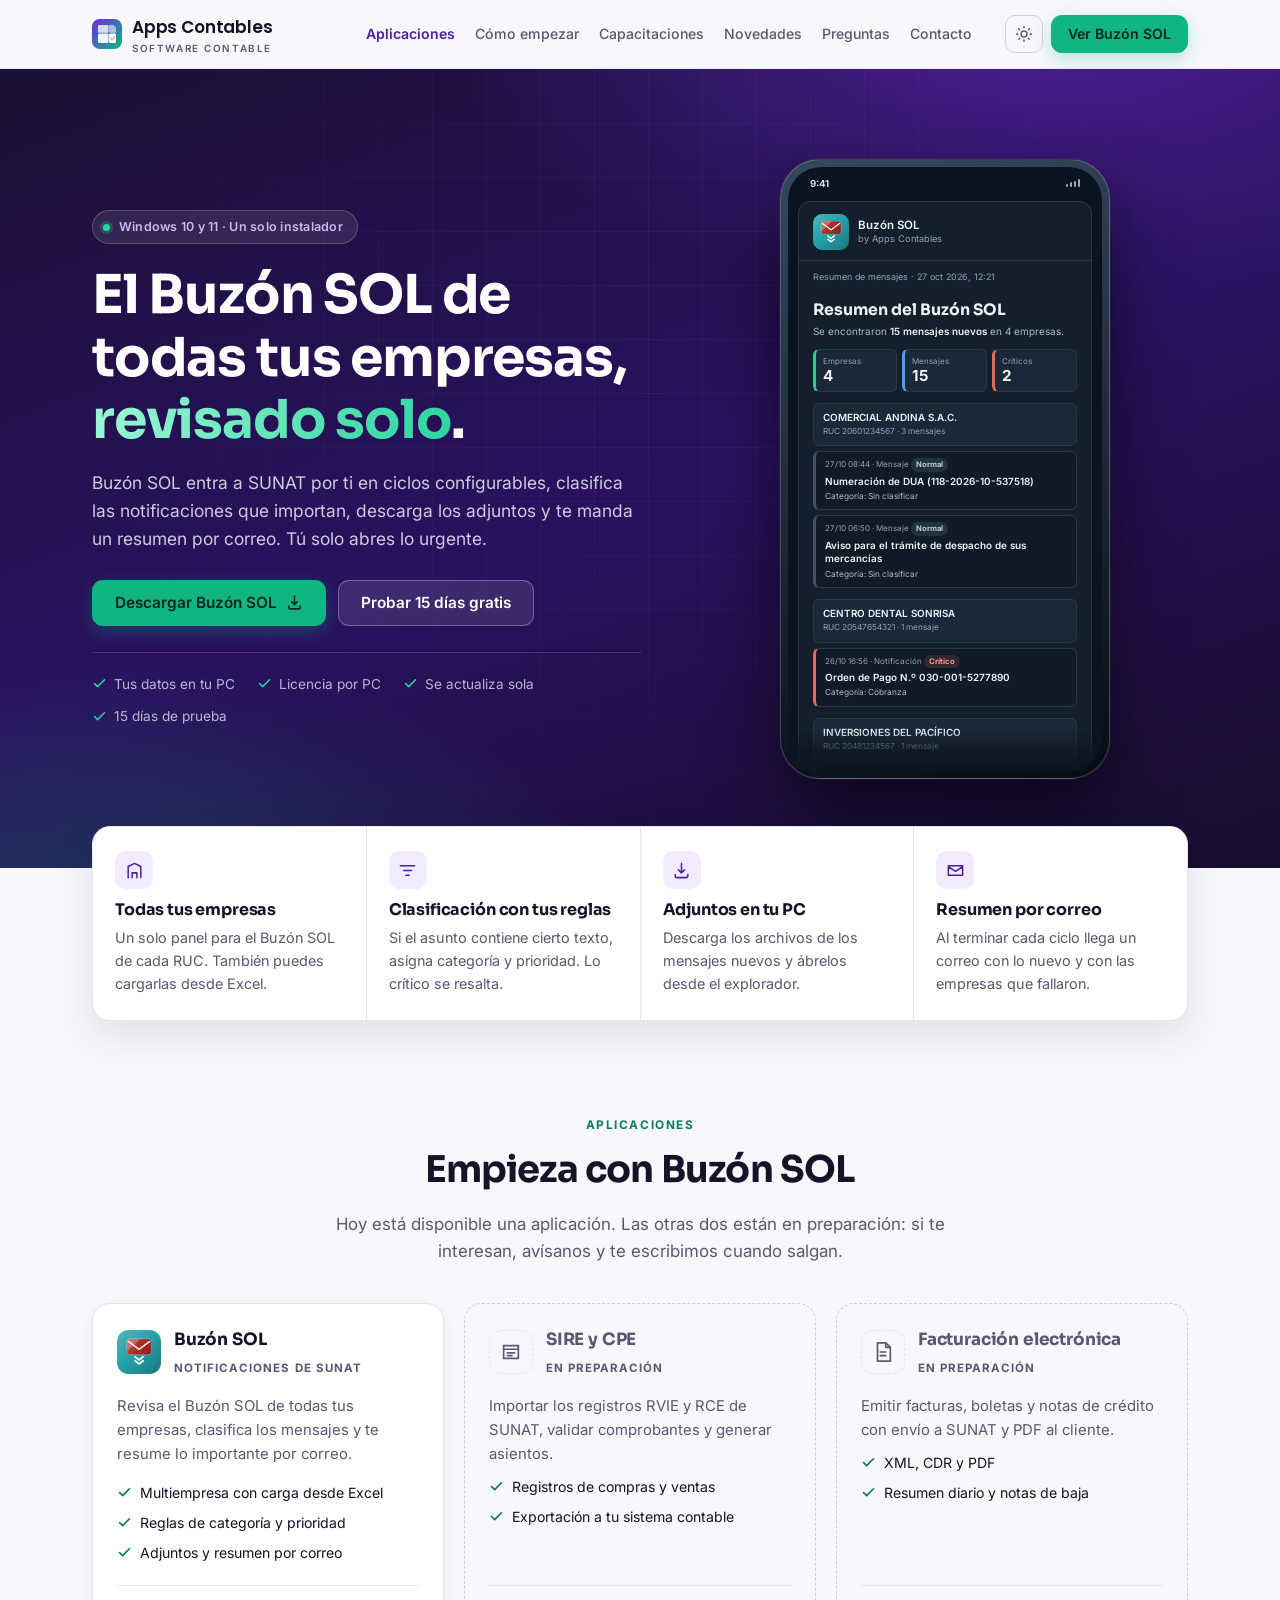
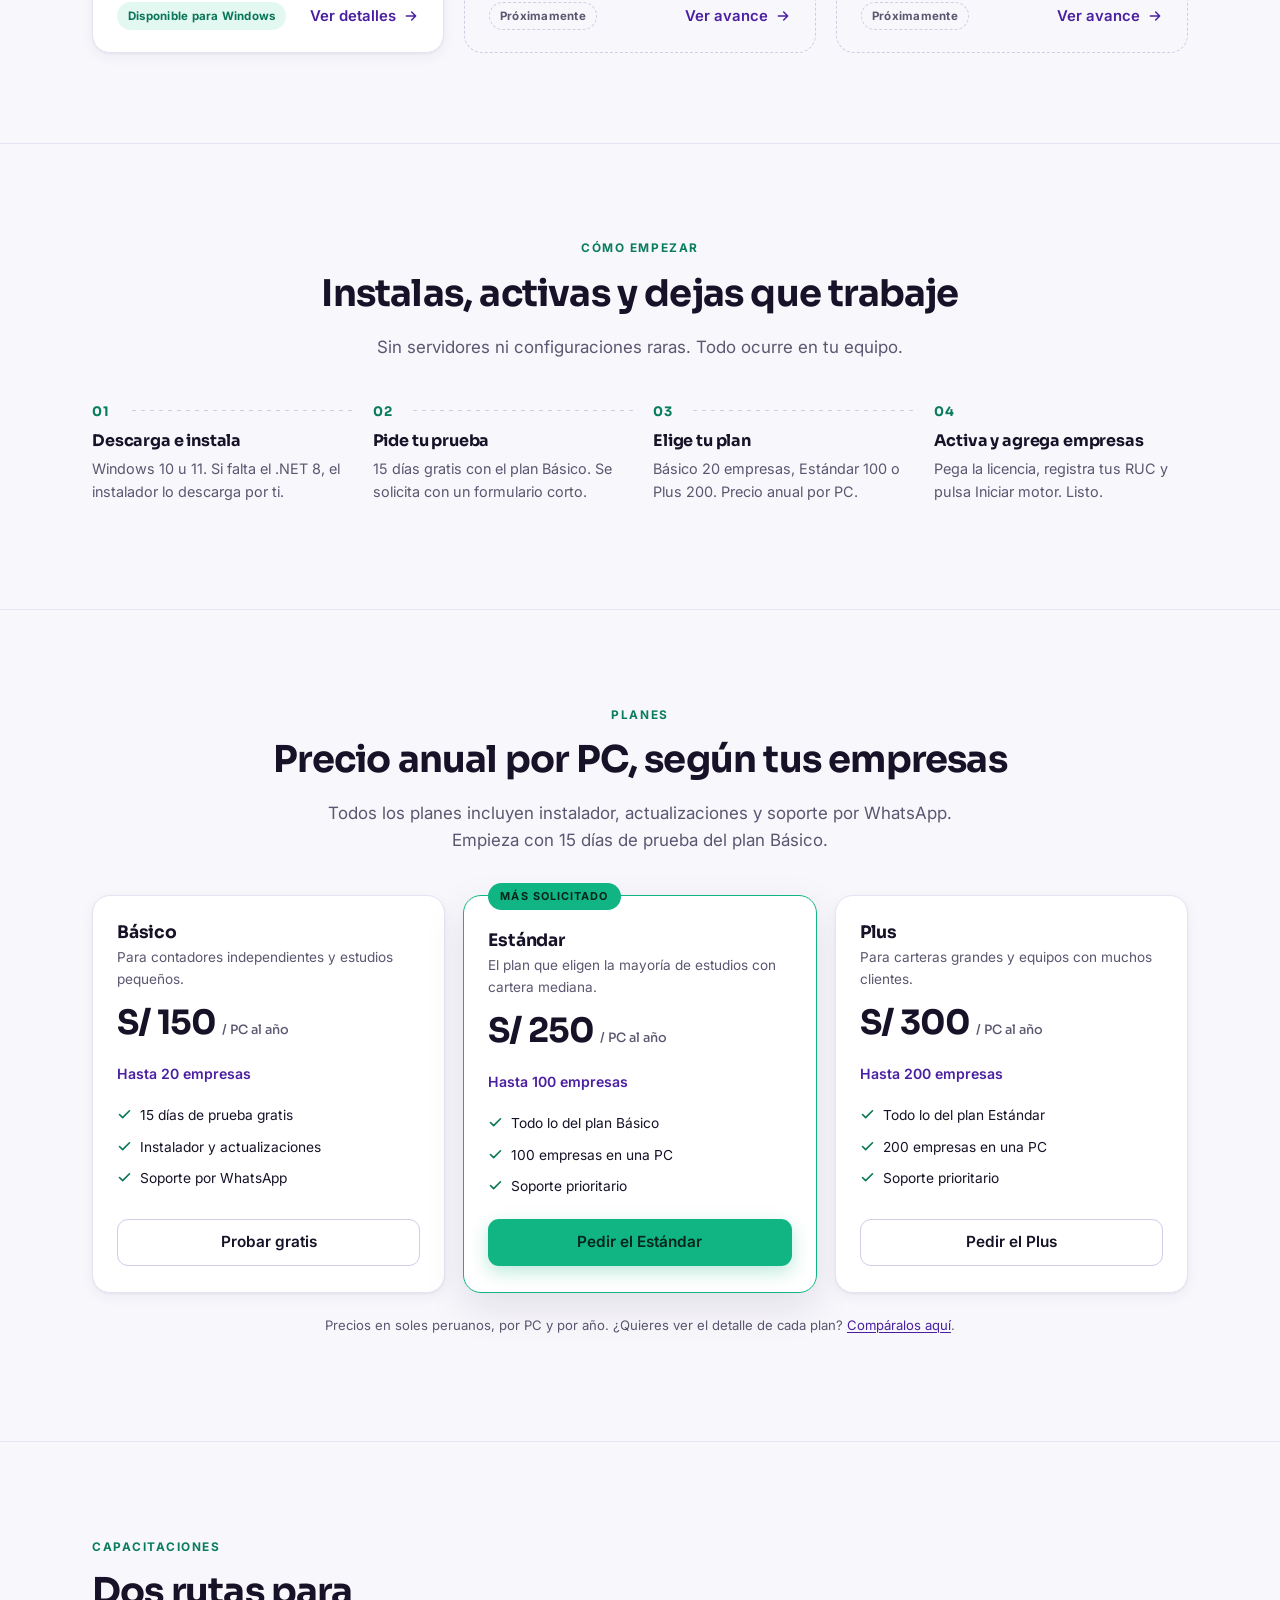
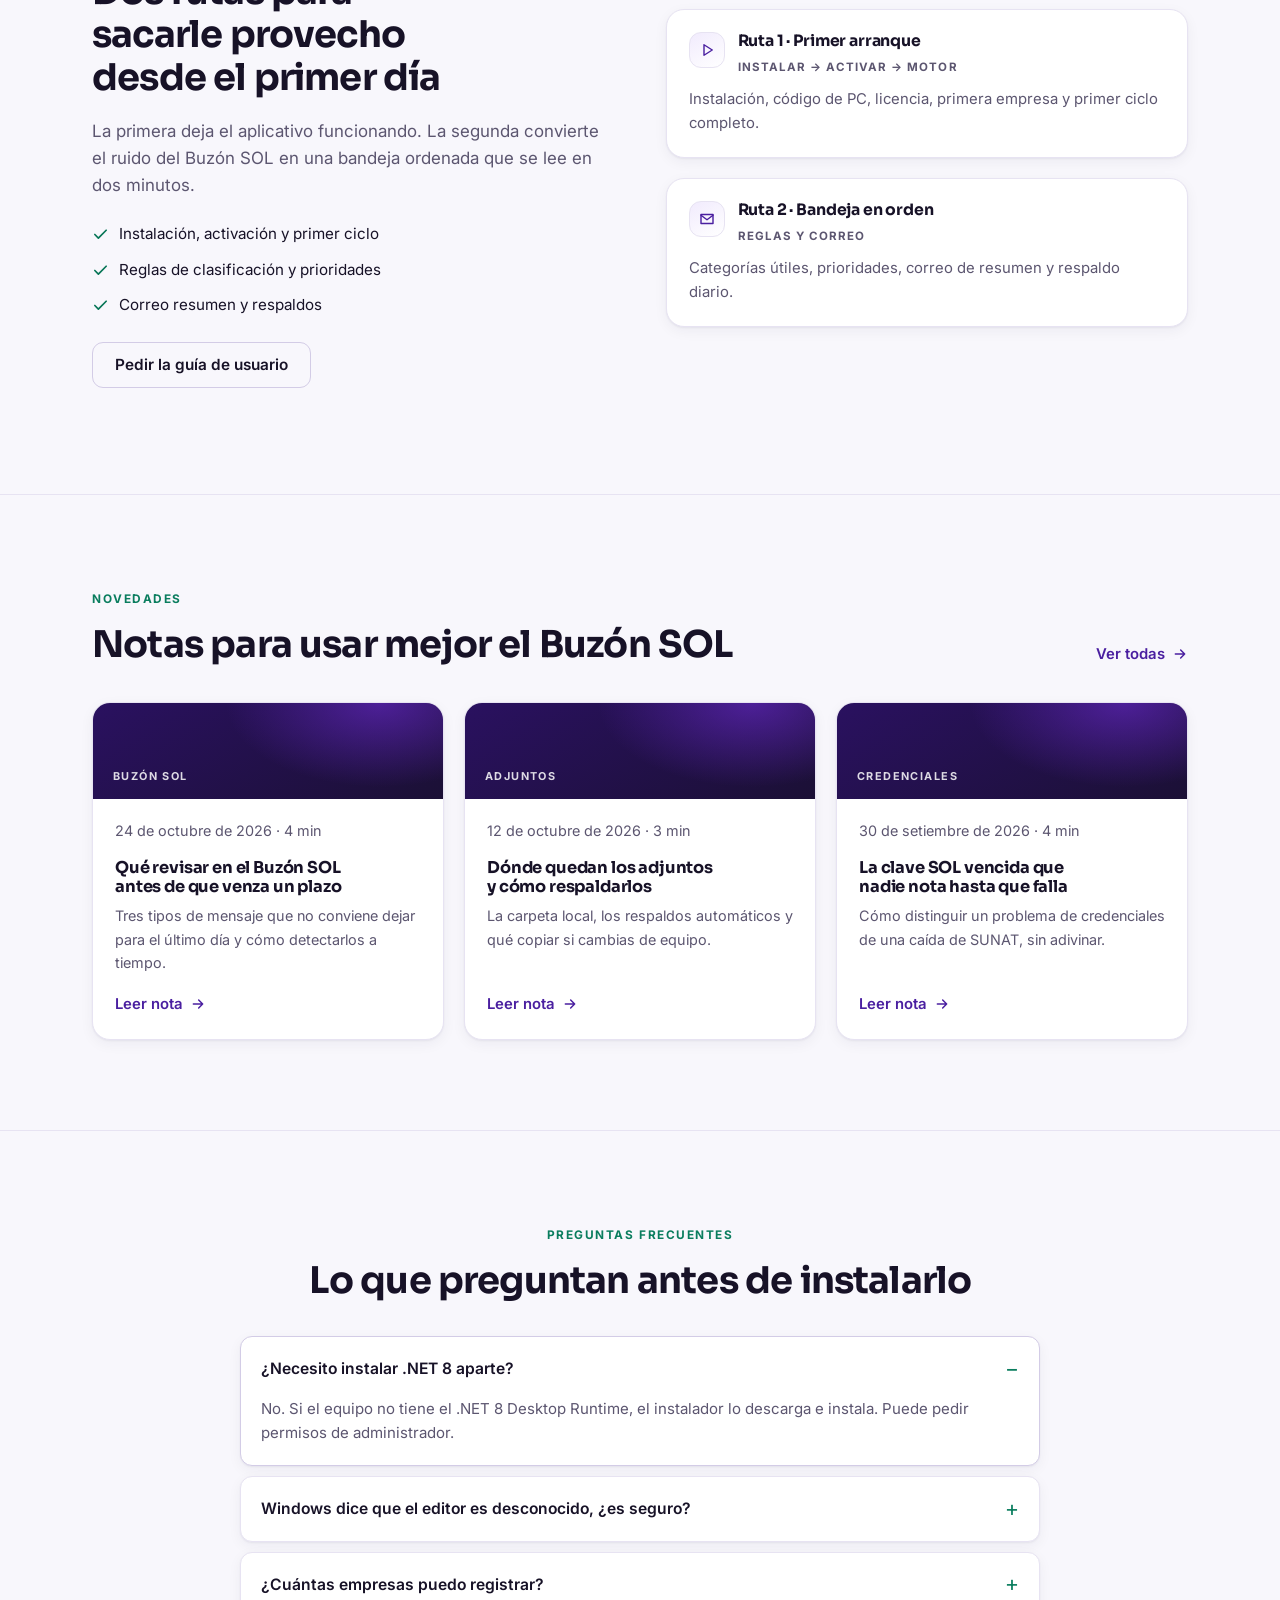
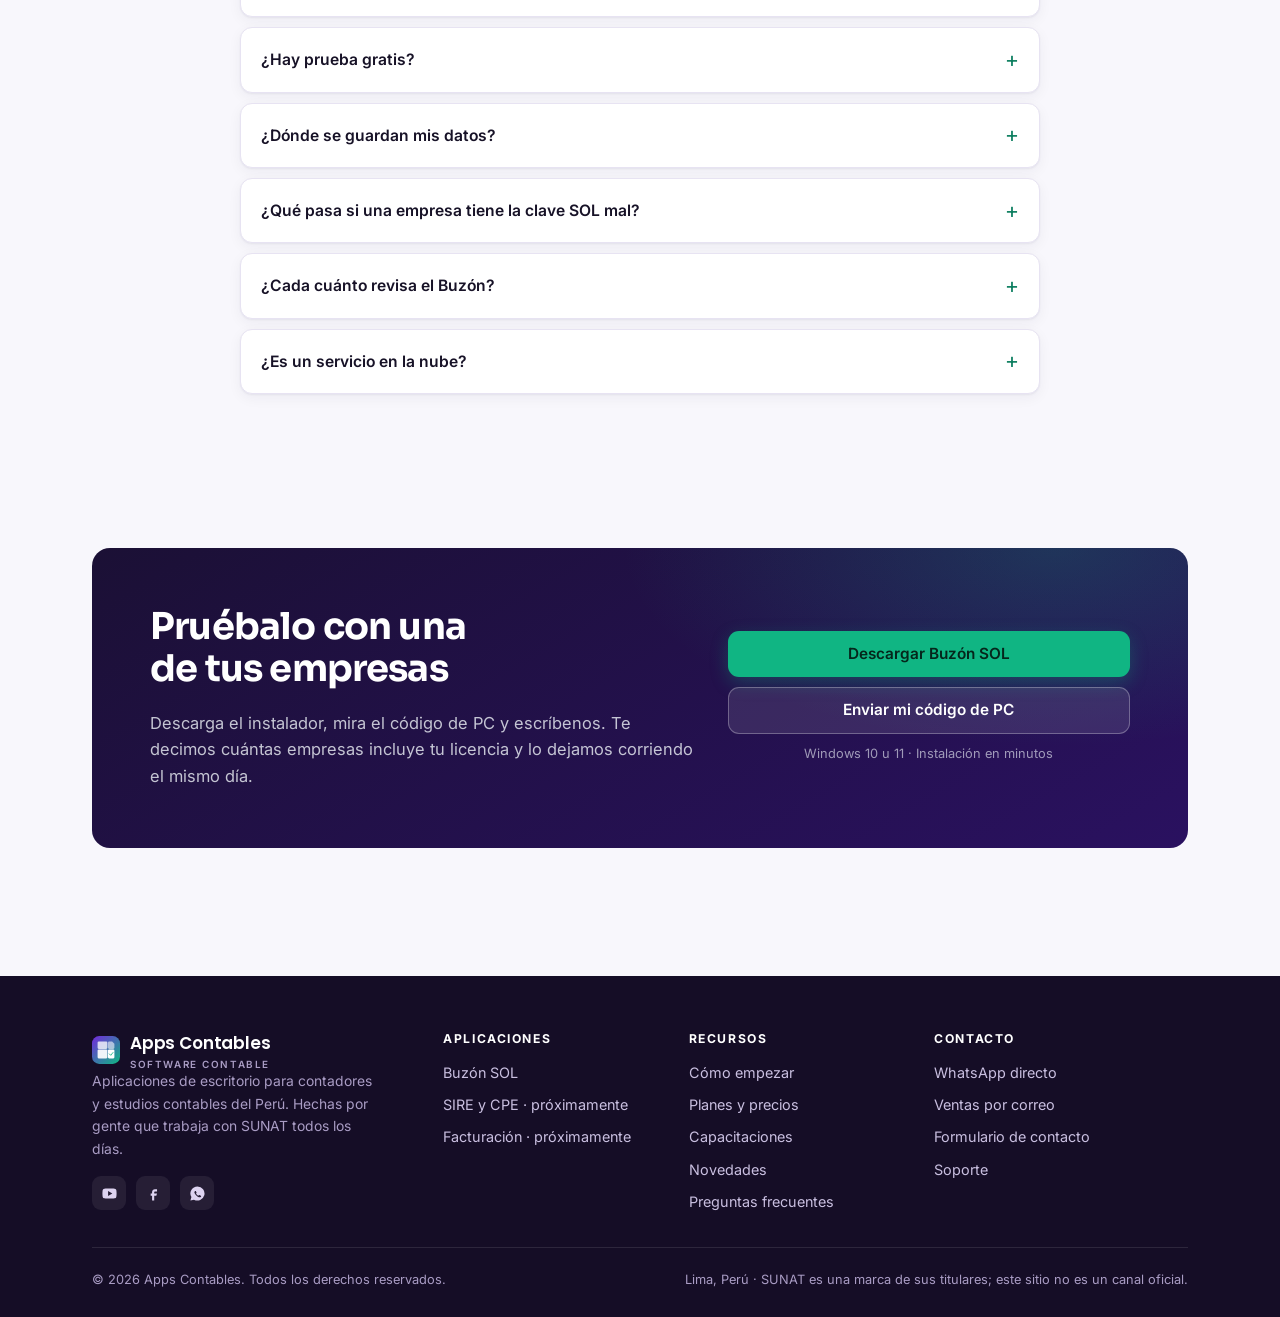
==== index.html @ 816e63fe "Sitio Apps Contables: marca, Buzon SOL, planes, formulario y plantillas de correo" ====
<!DOCTYPE html>
<html lang="es">
<head>
<meta charset="utf-8" />
<meta name="viewport" content="width=device-width, initial-scale=1" />
<title>Buzón SOL: revisa SUNAT de todas tus empresas</title>
<meta name="description" content="Buzón SOL revisa en ciclos configurables las notificaciones de SUNAT de todas tus empresas, clasifica lo importante, descarga los adjuntos y te envía un resumen por correo. Prueba 15 días gratis." />
<link rel="canonical" href="https://appscontables.com/" />
<meta name="theme-color" content="#1b1035" />
<meta property="og:type" content="website" />
<meta property="og:locale" content="es_PE" />
<meta property="og:title" content="Buzón SOL · Apps Contables" />
<meta property="og:description" content="El Buzón SOL de todas tus empresas, revisado solo. Clasificación, adjuntos y resumen por correo." />
<meta property="og:url" content="https://appscontables.com/" />

<meta property="og:image" content="https://appscontables.com/logo-apps-contables/og-image.png" />

<meta property="og:image:width" content="1200" />

<meta property="og:image:height" content="630" />

<meta property="og:image:alt" content="Apps Contables · Buzón SOL" />
<meta name="twitter:card" content="summary_large_image" />

<link rel="icon" href="logo-apps-contables/favicon.svg" type="image/svg+xml" />
<link rel="icon" href="logo-apps-contables/favicon-32.png" sizes="32x32" type="image/png" />
<link rel="apple-touch-icon" href="logo-apps-contables/icono-180.png" />
<link rel="preconnect" href="https://fonts.googleapis.com" />
<link rel="preconnect" href="https://fonts.gstatic.com" crossorigin />
<link href="https://fonts.googleapis.com/css2?family=Inter:wght@400;500;600;700&family=Poppins:wght@600&family=Sora:wght@600;700;800&display=swap" rel="stylesheet" />
<link rel="stylesheet" href="assets/css/estilos.css" />
<script>
  try {
    var t = localStorage.getItem("cp_tema");
    if (t === "dark" || (!t && window.matchMedia("(prefers-color-scheme: dark)").matches)) {
      document.documentElement.setAttribute("data-theme", "dark");
    }
  } catch (e) {}
</script>

<script type="application/ld+json">
{
  "@context": "https://schema.org",
  "@type": "Organization",
  "name": "Apps Contables",
  "url": "https://appscontables.com/",
  "email": "appscontablesperu@gmail.com",
  "description": "Aplicaciones de escritorio para contadores del Perú. Buzón SOL revisa las notificaciones de SUNAT de varias empresas.",
  "areaServed": "PE",
  "contactPoint": {
    "@type": "ContactPoint",
    "contactType": "ventas",
    "email": "appscontablesperu@gmail.com",
    "availableLanguage": "es"
  }
}
</script>
<script type="application/ld+json">
{
  "@context": "https://schema.org",
  "@type": "SoftwareApplication",
  "name": "Buzón SOL",
  "applicationCategory": "BusinessApplication",
  "operatingSystem": "Windows 10, Windows 11",
  "description": "Revisa el Buzón SOL de SUNAT de varias empresas, clasifica los mensajes, descarga los adjuntos y envía un resumen por correo.",
  "offers": [
    {
      "@type": "Offer",
      "name": "Plan Básico",
      "description": "Licencia anual por PC con hasta 20 empresas.",
      "price": "150",
      "priceCurrency": "PEN",
      "availability": "https://schema.org/InStock",
      "url": "https://appscontables.com/buzon-sol.html#planes"
    },
    {
      "@type": "Offer",
      "name": "Plan Estándar",
      "description": "Licencia anual por PC con hasta 100 empresas.",
      "price": "250",
      "priceCurrency": "PEN",
      "availability": "https://schema.org/InStock",
      "url": "https://appscontables.com/buzon-sol.html#planes"
    },
    {
      "@type": "Offer",
      "name": "Plan Plus",
      "description": "Licencia anual por PC con hasta 200 empresas.",
      "price": "300",
      "priceCurrency": "PEN",
      "availability": "https://schema.org/InStock",
      "url": "https://appscontables.com/buzon-sol.html#planes"
    }
  ],
  "publisher": { "@type": "Organization", "name": "Apps Contables" }
}
</script>
<script type="application/ld+json">
{
  "@context": "https://schema.org",
  "@type": "FAQPage",
  "mainEntity": [
    {
      "@type": "Question",
      "name": "¿Necesito instalar .NET 8 aparte?",
      "acceptedAnswer": {
        "@type": "Answer",
        "text": "No. Si el equipo no tiene el .NET 8 Desktop Runtime, el instalador lo descarga e instala. Puede pedir permisos de administrador."
      }
    },
    {
      "@type": "Question",
      "name": "Windows dice que el editor es desconocido, ¿es seguro?",
      "acceptedAnswer": {
        "@type": "Answer",
        "text": "Es normal: el instalador no está firmado con un certificado de una entidad pública. Puedes continuar con Más información y Ejecutar de todas formas."
      }
    },
    {
      "@type": "Question",
      "name": "¿Cuántas empresas puedo registrar?",
      "acceptedAnswer": {
        "@type": "Answer",
        "text": "Depende de tu plan: Básico 20, Estándar 100 y Plus 200. La página Llave muestra las empresas permitidas de tu licencia; si llegaste al máximo, puedes eliminar una o solicitar el cambio de plan."
      }
    },
    {
      "@type": "Question",
      "name": "¿Hay prueba gratis?",
      "acceptedAnswer": {
        "@type": "Answer",
        "text": "Sí, 15 días con el plan Básico (20 empresas). Se solicita con un formulario y se envía al correo que indiques."
      }
    },
    {
      "@type": "Question",
      "name": "¿Dónde se guardan mis datos?",
      "acceptedAnswer": {
        "@type": "Answer",
        "text": "En tu equipo, dentro de la carpeta del usuario: base de datos, adjuntos, respaldos y registros. No se suben a un servidor nuestro."
      }
    },
    {
      "@type": "Question",
      "name": "¿Qué pasa si una empresa tiene la clave SOL incorrecta?",
      "acceptedAnswer": {
        "@type": "Answer",
        "text": "La empresa queda marcada como requiere atención, el detalle aparece en Historial y el correo de resumen incluye las empresas que no se pudieron consultar y su causa."
      }
    },
    {
      "@type": "Question",
      "name": "¿Se renueva sola la licencia?",
      "acceptedAnswer": {
        "@type": "Answer",
        "text": "No. Cuando quedan cuatro días o menos, el aplicativo muestra el aviso de renovación una vez al día. Al llegar a cero se bloquea y solo deja la página Llave."
      }
    }
  ]
}
</script>
</head>
<body>
<a class="skip" href="#main">Saltar al contenido</a>

<header class="topbar">
  <div class="contenedor topbar__in">
    <a class="logo" href="index.html">
      <img class="logo__icono" src="logo-apps-contables/icono-marca.svg" width="30" height="30" alt="" />
      <span>
        <span class="logo__marca">Apps Contables</span>
        <span class="logo__sub">Software contable</span>
      </span>
    </a>

    <nav class="nav" id="nav-principal" aria-label="Navegación principal">
      <a href="index.html#apps" aria-current="page">Aplicaciones</a>
      <a href="index.html#como-empezar">Cómo empezar</a>
      <a href="index.html#capacitaciones">Capacitaciones</a>
      <a href="novedades.html">Novedades</a>
      <a href="index.html#faq">Preguntas</a>
      <a href="contacto.html">Contacto</a>
    </nav>

    <div class="topbar__acciones">
      <button class="btn-tema" type="button" aria-label="Cambiar de tema">
        <svg class="ico-sol" width="18" height="18" viewBox="0 0 24 24" fill="none" stroke="currentColor" stroke-width="1.8" stroke-linecap="round" aria-hidden="true">
          <circle cx="12" cy="12" r="4" /><path d="M12 2v2M12 20v2M4.9 4.9l1.4 1.4M17.7 17.7l1.4 1.4M2 12h2M20 12h2M4.9 19.1l1.4-1.4M17.7 6.3l1.4-1.4" />
        </svg>
        <svg class="ico-luna" width="18" height="18" viewBox="0 0 24 24" fill="none" stroke="currentColor" stroke-width="1.8" stroke-linecap="round" aria-hidden="true">
          <path d="M21 12.8A8.5 8.5 0 1 1 11.2 3a7 7 0 0 0 9.8 9.8Z" />
        </svg>
      </button>
      <a class="btn btn--primary btn--sm" href="buzon-sol.html">Ver Buzón SOL</a>
      <button class="btn-menu" type="button" aria-expanded="false" aria-controls="nav-principal" aria-label="Abrir menú">
        <svg width="20" height="20" viewBox="0 0 24 24" fill="none" stroke="currentColor" stroke-width="2" stroke-linecap="round" aria-hidden="true">
          <path d="M4 7h16M4 12h16M4 17h16" />
        </svg>
      </button>
    </div>
  </div>
</header>

<main id="main">

  <!-- ============================================================ HERO -->
  <section class="hero">
    <div class="contenedor hero__in">
      <div>
        <p class="etiqueta-hero"><b></b> Windows 10 y 11 · Un solo instalador</p>
        <h1>El Buzón SOL de todas tus empresas, <em>revisado solo</em>.</h1>
        <p class="hero__texto">
          Buzón SOL entra a SUNAT por ti en ciclos configurables, clasifica las notificaciones
          que importan, descarga los adjuntos y te manda un resumen por correo.
          Tú solo abres lo urgente.
        </p>
        <div class="hero__acciones">
          <a class="btn btn--primary" href="#" data-descarga>
            Descargar Buzón SOL
            <svg width="17" height="17" viewBox="0 0 24 24" fill="none" stroke="currentColor" stroke-width="2.2" stroke-linecap="round" stroke-linejoin="round" aria-hidden="true"><path d="M12 3v12M8 11l4 4 4-4M4 17v2a2 2 0 0 0 2 2h12a2 2 0 0 0 2-2v-2" /></svg>
          </a>
          <a class="btn btn--light" href="prueba.html">Probar 15 días gratis</a>
        </div>
        <div class="hero__sellos">
          <span><svg width="15" height="15" viewBox="0 0 24 24" fill="none" stroke="currentColor" stroke-width="2.4" stroke-linecap="round" stroke-linejoin="round" aria-hidden="true"><path d="M20 6 9 17l-5-5" /></svg> Tus datos en tu PC</span>
          <span><svg width="15" height="15" viewBox="0 0 24 24" fill="none" stroke="currentColor" stroke-width="2.4" stroke-linecap="round" stroke-linejoin="round" aria-hidden="true"><path d="M20 6 9 17l-5-5" /></svg> Licencia por PC</span>
          <span><svg width="15" height="15" viewBox="0 0 24 24" fill="none" stroke="currentColor" stroke-width="2.4" stroke-linecap="round" stroke-linejoin="round" aria-hidden="true"><path d="M20 6 9 17l-5-5" /></svg> Se actualiza sola</span>
          <span><svg width="15" height="15" viewBox="0 0 24 24" fill="none" stroke="currentColor" stroke-width="2.4" stroke-linecap="round" stroke-linejoin="round" aria-hidden="true"><path d="M20 6 9 17l-5-5" /></svg> 15 días de prueba</span>
        </div>
      </div>

      <div class="movil" aria-hidden="true">
        <div class="movil__pantalla">
          <div class="movil__barra"><span>9:41</span><span><i></i><i></i><i></i><i></i></span></div>

          <div class="correo">
            <div class="correo__cab">
              <img class="correo__logo" src="assets/img/buzon-sol-icono-128.png" srcset="assets/img/buzon-sol-icono-128.png 1x, assets/img/buzon-sol-icono-256.png 2x" width="36" height="36" alt="" />
              <div class="correo__marca">
                <strong>Buzón SOL</strong>
                <span>by Apps Contables</span>
              </div>
            </div>

            <p class="correo__fecha">Resumen de mensajes · 27 oct 2026, 12:21</p>

            <div class="correo__cuerpo">
              <p class="correo__titulo">Resumen del Buzón SOL</p>
              <p class="correo__intro">Se encontraron <strong>15 mensajes nuevos</strong> en 4 empresas.</p>

              <div class="correo__kpis">
                <div class="correo__kpi correo__kpi--ok"><span>Empresas</span><b>4</b></div>
                <div class="correo__kpi correo__kpi--info"><span>Mensajes</span><b>15</b></div>
                <div class="correo__kpi correo__kpi--alerta"><span>Críticos</span><b>2</b></div>
              </div>

              <div class="correo__empresa">
                <strong>COMERCIAL ANDINA S.A.C.</strong>
                <span>RUC 20601234567 · 3 mensajes</span>
              </div>
              <div class="correo__msg">
                <p class="correo__meta">27/10 08:44 · Mensaje <i class="correo__chip">Normal</i></p>
                <p class="correo__asunto">Numeración de DUA (118-2026-10-537518)</p>
                <p class="correo__cat">Categoría: Sin clasificar</p>
              </div>
              <div class="correo__msg">
                <p class="correo__meta">27/10 06:50 · Mensaje <i class="correo__chip">Normal</i></p>
                <p class="correo__asunto">Aviso para el trámite de despacho de sus mercancías</p>
                <p class="correo__cat">Categoría: Sin clasificar</p>
              </div>

              <div class="correo__empresa">
                <strong>CENTRO DENTAL SONRISA</strong>
                <span>RUC 20547654321 · 1 mensaje</span>
              </div>
              <div class="correo__msg correo__msg--critico">
                <p class="correo__meta">26/10 16:56 · Notificación <i class="correo__chip">Crítico</i></p>
                <p class="correo__asunto">Orden de Pago N.º 030-001-5277890</p>
                <p class="correo__cat">Categoría: Cobranza</p>
              </div>

              <div class="correo__empresa">
                <strong>INVERSIONES DEL PACÍFICO</strong>
                <span>RUC 20481234567 · 1 mensaje</span>
              </div>
              <div class="correo__msg">
                <p class="correo__meta">25/10 03:30 · Mensaje <i class="correo__chip">Normal</i></p>
                <p class="correo__asunto">Reporte resumen de comprobantes</p>
                <p class="correo__cat">Categoría: Comprobantes</p>
              </div>
            </div>

            <p class="correo__pie">Se adjunta el reporte en Excel con el detalle.<br />Correo generado automáticamente.</p>
          </div>
        </div>
      </div>
    </div>
  </section>

  <!-- ============================================================ BENEFICIOS -->
  <section class="contenedor">
    <h2 class="sr-only">Ventajas de Buzón SOL</h2>
    <div class="beneficios">
      <div class="beneficio">
        <div class="beneficio__icono">
          <svg width="19" height="19" viewBox="0 0 24 24" fill="none" stroke="currentColor" stroke-width="1.9" stroke-linecap="round" stroke-linejoin="round" aria-hidden="true"><path d="M4 21V7l8-4 8 4v14M9 21v-6h6v6" /></svg>
        </div>
        <h3>Todas tus empresas</h3>
        <p>Un solo panel para el Buzón SOL de cada RUC. También puedes cargarlas desde Excel.</p>
      </div>
      <div class="beneficio">
        <div class="beneficio__icono">
          <svg width="19" height="19" viewBox="0 0 24 24" fill="none" stroke="currentColor" stroke-width="1.9" stroke-linecap="round" stroke-linejoin="round" aria-hidden="true"><path d="M3 6h18M7 12h10M10 18h4" /></svg>
        </div>
        <h3>Clasificación con tus reglas</h3>
        <p>Si el asunto contiene cierto texto, asigna categoría y prioridad. Lo crítico se resalta.</p>
      </div>
      <div class="beneficio">
        <div class="beneficio__icono">
          <svg width="19" height="19" viewBox="0 0 24 24" fill="none" stroke="currentColor" stroke-width="1.9" stroke-linecap="round" stroke-linejoin="round" aria-hidden="true"><path d="M12 3v12M8 11l4 4 4-4M4 17v2a2 2 0 0 0 2 2h12a2 2 0 0 0 2-2v-2" /></svg>
        </div>
        <h3>Adjuntos en tu PC</h3>
        <p>Descarga los archivos de los mensajes nuevos y ábrelos desde el explorador.</p>
      </div>
      <div class="beneficio">
        <div class="beneficio__icono">
          <svg width="19" height="19" viewBox="0 0 24 24" fill="none" stroke="currentColor" stroke-width="1.9" stroke-linecap="round" stroke-linejoin="round" aria-hidden="true"><path d="M3 6h18v12H3zM3 7l9 6 9-6" /></svg>
        </div>
        <h3>Resumen por correo</h3>
        <p>Al terminar cada ciclo llega un correo con lo nuevo y con las empresas que fallaron.</p>
      </div>
    </div>
  </section>

  <!-- ============================================================ APLICACIONES -->
  <section class="seccion" id="apps">
    <div class="contenedor">
      <div class="centrado">
        <p class="kicker">Aplicaciones</p>
        <h2>Empieza con Buzón SOL</h2>
        <p class="entradilla">
          Hoy está disponible una aplicación. Las otras dos están en preparación:
          si te interesan, avísanos y te escribimos cuando salgan.
        </p>
      </div>

      <div class="rejilla-apps">

        <article class="tarjeta-app">
          <div class="tarjeta-app__top">
            <div class="tarjeta-app__icono tarjeta-app__icono--logo">
              <img src="assets/img/buzon-sol-icono-128.png" srcset="assets/img/buzon-sol-icono-128.png 1x, assets/img/buzon-sol-icono-256.png 2x" width="44" height="44" alt="" />
            </div>
            <div>
              <h3>Buzón SOL</h3>
              <span class="tarjeta-app__tipo">Notificaciones de SUNAT</span>
            </div>
          </div>
          <p>Revisa el Buzón SOL de todas tus empresas, clasifica los mensajes y te resume lo importante por correo.</p>
          <ul>
            <li><svg width="15" height="15" viewBox="0 0 24 24" fill="none" stroke="currentColor" stroke-width="2.6" stroke-linecap="round" stroke-linejoin="round"><path d="M20 6 9 17l-5-5" /></svg> Multiempresa con carga desde Excel</li>
            <li><svg width="15" height="15" viewBox="0 0 24 24" fill="none" stroke="currentColor" stroke-width="2.6" stroke-linecap="round" stroke-linejoin="round"><path d="M20 6 9 17l-5-5" /></svg> Reglas de categoría y prioridad</li>
            <li><svg width="15" height="15" viewBox="0 0 24 24" fill="none" stroke="currentColor" stroke-width="2.6" stroke-linecap="round" stroke-linejoin="round"><path d="M20 6 9 17l-5-5" /></svg> Adjuntos y resumen por correo</li>
          </ul>
          <div class="tarjeta-app__pie">
            <span class="insignia">Disponible para Windows</span>
            <a class="enlace-flecha" href="buzon-sol.html">Ver detalles
              <svg width="16" height="16" viewBox="0 0 24 24" fill="none" stroke="currentColor" stroke-width="2.2" stroke-linecap="round" stroke-linejoin="round" aria-hidden="true"><path d="M5 12h14M13 6l6 6-6 6" /></svg>
            </a>
          </div>
        </article>

        <article class="tarjeta-app tarjeta-app--proxima">
          <div class="tarjeta-app__top">
            <div class="tarjeta-app__icono">
              <svg width="22" height="22" viewBox="0 0 24 24" fill="none" stroke="currentColor" stroke-width="1.8" stroke-linecap="round" stroke-linejoin="round" aria-hidden="true"><path d="M4 5h16v14H4z" /><path d="M4 9h16M8 13h8M8 16h5" /></svg>
            </div>
            <div>
              <h3>SIRE y CPE</h3>
              <span class="tarjeta-app__tipo">En preparación</span>
            </div>
          </div>
          <p>Importar los registros RVIE y RCE de SUNAT, validar comprobantes y generar asientos.</p>
          <ul>
            <li><svg width="15" height="15" viewBox="0 0 24 24" fill="none" stroke="currentColor" stroke-width="2.6" stroke-linecap="round" stroke-linejoin="round"><path d="M20 6 9 17l-5-5" /></svg> Registros de compras y ventas</li>
            <li><svg width="15" height="15" viewBox="0 0 24 24" fill="none" stroke="currentColor" stroke-width="2.6" stroke-linecap="round" stroke-linejoin="round"><path d="M20 6 9 17l-5-5" /></svg> Exportación a tu sistema contable</li>
          </ul>
          <div class="tarjeta-app__pie">
            <span class="insignia insignia--proxima">Próximamente</span>
            <a class="enlace-flecha" href="sire-cpe.html">Ver avance
              <svg width="16" height="16" viewBox="0 0 24 24" fill="none" stroke="currentColor" stroke-width="2.2" stroke-linecap="round" stroke-linejoin="round" aria-hidden="true"><path d="M5 12h14M13 6l6 6-6 6" /></svg>
            </a>
          </div>
        </article>

        <article class="tarjeta-app tarjeta-app--proxima">
          <div class="tarjeta-app__top">
            <div class="tarjeta-app__icono">
              <svg width="22" height="22" viewBox="0 0 24 24" fill="none" stroke="currentColor" stroke-width="1.8" stroke-linecap="round" stroke-linejoin="round" aria-hidden="true"><path d="M6 2h9l5 5v15H6z" /><path d="M15 2v5h5M9 12h6M9 16h6" /></svg>
            </div>
            <div>
              <h3>Facturación electrónica</h3>
              <span class="tarjeta-app__tipo">En preparación</span>
            </div>
          </div>
          <p>Emitir facturas, boletas y notas de crédito con envío a SUNAT y PDF al cliente.</p>
          <ul>
            <li><svg width="15" height="15" viewBox="0 0 24 24" fill="none" stroke="currentColor" stroke-width="2.6" stroke-linecap="round" stroke-linejoin="round"><path d="M20 6 9 17l-5-5" /></svg> XML, CDR y PDF</li>
            <li><svg width="15" height="15" viewBox="0 0 24 24" fill="none" stroke="currentColor" stroke-width="2.6" stroke-linecap="round" stroke-linejoin="round"><path d="M20 6 9 17l-5-5" /></svg> Resumen diario y notas de baja</li>
          </ul>
          <div class="tarjeta-app__pie">
            <span class="insignia insignia--proxima">Próximamente</span>
            <a class="enlace-flecha" href="facturacion-electronica.html">Ver avance
              <svg width="16" height="16" viewBox="0 0 24 24" fill="none" stroke="currentColor" stroke-width="2.2" stroke-linecap="round" stroke-linejoin="round" aria-hidden="true"><path d="M5 12h14M13 6l6 6-6 6" /></svg>
            </a>
          </div>
        </article>

      </div>
    </div>
  </section>

  <!-- ============================================================ COMO EMPEZAR -->
  <section class="seccion seccion--linea" id="como-empezar">
    <div class="contenedor">
      <div class="centrado">
        <p class="kicker">Cómo empezar</p>
        <h2>Instalas, activas y dejas que trabaje</h2>
        <p class="entradilla">Sin servidores ni configuraciones raras. Todo ocurre en tu equipo.</p>
      </div>

      <ol class="pasos">
        <li class="paso">
          <h3>Descarga e instala</h3>
          <p>Windows 10 u 11. Si falta el .NET 8, el instalador lo descarga por ti.</p>
        </li>
        <li class="paso">
          <h3>Pide tu prueba</h3>
          <p>15 días gratis con el plan Básico. Se solicita con un formulario corto.</p>
        </li>
        <li class="paso">
          <h3>Elige tu plan</h3>
          <p>Básico 20 empresas, Estándar 100 o Plus 200. Precio anual por PC.</p>
        </li>
        <li class="paso">
          <h3>Activa y agrega empresas</h3>
          <p>Pega la licencia, registra tus RUC y pulsa Iniciar motor. Listo.</p>
        </li>
      </ol>
    </div>
  </section>

  <!-- ============================================================ PLANES -->
  <section class="seccion seccion--linea" id="planes">
    <div class="contenedor">
      <div class="centrado">
        <p class="kicker">Planes</p>
        <h2>Precio anual por PC, según tus empresas</h2>
        <p class="entradilla">
          Todos los planes incluyen instalador, actualizaciones y soporte por WhatsApp.
          Empieza con 15 días de prueba del plan Básico.
        </p>
      </div>

      <div class="rejilla-planes">

        <article class="plan">
          <h3 class="plan__nombre">Básico</h3>
          <p class="plan__para">Para contadores independientes y estudios pequeños.</p>
          <p class="plan__precio">S/ 150 <span>/ PC al año</span></p>
          <p class="plan__empresas">Hasta 20 empresas</p>
          <ul>
            <li><svg width="15" height="15" viewBox="0 0 24 24" fill="none" stroke="currentColor" stroke-width="2.6" stroke-linecap="round" stroke-linejoin="round"><path d="M20 6 9 17l-5-5" /></svg> 15 días de prueba gratis</li>
            <li><svg width="15" height="15" viewBox="0 0 24 24" fill="none" stroke="currentColor" stroke-width="2.6" stroke-linecap="round" stroke-linejoin="round"><path d="M20 6 9 17l-5-5" /></svg> Instalador y actualizaciones</li>
            <li><svg width="15" height="15" viewBox="0 0 24 24" fill="none" stroke="currentColor" stroke-width="2.6" stroke-linecap="round" stroke-linejoin="round"><path d="M20 6 9 17l-5-5" /></svg> Soporte por WhatsApp</li>
          </ul>
          <a class="btn btn--ghost btn--bloque" href="prueba.html">Probar gratis</a>
        </article>

        <article class="plan plan--destacado">
          <span class="plan__cinta">Más solicitado</span>
          <h3 class="plan__nombre">Estándar</h3>
          <p class="plan__para">El plan que eligen la mayoría de estudios con cartera mediana.</p>
          <p class="plan__precio">S/ 250 <span>/ PC al año</span></p>
          <p class="plan__empresas">Hasta 100 empresas</p>
          <ul>
            <li><svg width="15" height="15" viewBox="0 0 24 24" fill="none" stroke="currentColor" stroke-width="2.6" stroke-linecap="round" stroke-linejoin="round"><path d="M20 6 9 17l-5-5" /></svg> Todo lo del plan Básico</li>
            <li><svg width="15" height="15" viewBox="0 0 24 24" fill="none" stroke="currentColor" stroke-width="2.6" stroke-linecap="round" stroke-linejoin="round"><path d="M20 6 9 17l-5-5" /></svg> 100 empresas en una PC</li>
            <li><svg width="15" height="15" viewBox="0 0 24 24" fill="none" stroke="currentColor" stroke-width="2.6" stroke-linecap="round" stroke-linejoin="round"><path d="M20 6 9 17l-5-5" /></svg> Soporte prioritario</li>
          </ul>
          <a class="btn btn--primary btn--bloque" href="#" data-wa="Hola, quiero el plan Estándar de Buzón SOL (S/ 250, hasta 100 empresas).">Pedir el Estándar</a>
        </article>

        <article class="plan">
          <h3 class="plan__nombre">Plus</h3>
          <p class="plan__para">Para carteras grandes y equipos con muchos clientes.</p>
          <p class="plan__precio">S/ 300 <span>/ PC al año</span></p>
          <p class="plan__empresas">Hasta 200 empresas</p>
          <ul>
            <li><svg width="15" height="15" viewBox="0 0 24 24" fill="none" stroke="currentColor" stroke-width="2.6" stroke-linecap="round" stroke-linejoin="round"><path d="M20 6 9 17l-5-5" /></svg> Todo lo del plan Estándar</li>
            <li><svg width="15" height="15" viewBox="0 0 24 24" fill="none" stroke="currentColor" stroke-width="2.6" stroke-linecap="round" stroke-linejoin="round"><path d="M20 6 9 17l-5-5" /></svg> 200 empresas en una PC</li>
            <li><svg width="15" height="15" viewBox="0 0 24 24" fill="none" stroke="currentColor" stroke-width="2.6" stroke-linecap="round" stroke-linejoin="round"><path d="M20 6 9 17l-5-5" /></svg> Soporte prioritario</li>
          </ul>
          <a class="btn btn--ghost btn--bloque" href="#" data-wa="Hola, quiero el plan Plus de Buzón SOL (S/ 300, hasta 200 empresas).">Pedir el Plus</a>
        </article>

      </div>

      <p class="centrado" style="font-size:.82rem;color:var(--mut);margin-top:22px">
        Precios en soles peruanos, por PC y por año. ¿Quieres ver el detalle de cada plan?
        <a href="buzon-sol.html#planes">Compáralos aquí</a>.
      </p>
    </div>
  </section>

  <!-- ============================================================ CAPACITACIONES -->
  <section class="seccion seccion--linea" id="capacitaciones">
    <div class="contenedor dos-columnas" style="align-items:center">
      <div>
        <p class="kicker">Capacitaciones</p>
        <h2>Dos rutas para sacarle provecho desde el primer día</h2>
        <p class="entradilla">
          La primera deja el aplicativo funcionando. La segunda convierte el ruido
          del Buzón SOL en una bandeja ordenada que se lee en dos minutos.
        </p>
        <ul class="lista-check" style="margin-top:22px">
          <li><svg width="17" height="17" viewBox="0 0 24 24" fill="none" stroke="currentColor" stroke-width="2.4" stroke-linecap="round" stroke-linejoin="round"><path d="M20 6 9 17l-5-5" /></svg> Instalación, activación y primer ciclo</li>
          <li><svg width="17" height="17" viewBox="0 0 24 24" fill="none" stroke="currentColor" stroke-width="2.4" stroke-linecap="round" stroke-linejoin="round"><path d="M20 6 9 17l-5-5" /></svg> Reglas de clasificación y prioridades</li>
          <li><svg width="17" height="17" viewBox="0 0 24 24" fill="none" stroke="currentColor" stroke-width="2.4" stroke-linecap="round" stroke-linejoin="round"><path d="M20 6 9 17l-5-5" /></svg> Correo resumen y respaldos</li>
        </ul>
        <p style="margin-top:24px">
          <a class="btn btn--ghost" href="#" data-wa="Hola, quiero la guía de usuario de Buzón SOL.">
            Pedir la guía de usuario
          </a>
        </p>
      </div>

      <div class="rejilla-apps" style="grid-template-columns:1fr;margin-top:0">
        <div class="tarjeta-app" style="padding:22px">
          <div class="tarjeta-app__top" style="margin-bottom:8px">
            <div class="tarjeta-app__icono" style="width:36px;height:36px">
              <svg width="18" height="18" viewBox="0 0 24 24" fill="none" stroke="currentColor" stroke-width="1.9" stroke-linecap="round" stroke-linejoin="round" aria-hidden="true"><path d="M8 5v14l11-7z" /></svg>
            </div>
            <div>
              <h3 style="font-size:.98rem;margin-bottom:2px">Ruta 1 · Primer arranque</h3>
              <span class="tarjeta-app__tipo">Instalar → activar → motor</span>
            </div>
          </div>
          <p style="margin-bottom:0">Instalación, código de PC, licencia, primera empresa y primer ciclo completo.</p>
        </div>
        <div class="tarjeta-app" style="padding:22px">
          <div class="tarjeta-app__top" style="margin-bottom:8px">
            <div class="tarjeta-app__icono" style="width:36px;height:36px">
              <svg width="18" height="18" viewBox="0 0 24 24" fill="none" stroke="currentColor" stroke-width="1.9" stroke-linecap="round" stroke-linejoin="round" aria-hidden="true"><path d="M4 6h16v12H4z" /><path d="m4 7 8 6 8-6" /></svg>
            </div>
            <div>
              <h3 style="font-size:.98rem;margin-bottom:2px">Ruta 2 · Bandeja en orden</h3>
              <span class="tarjeta-app__tipo">Reglas y correo</span>
            </div>
          </div>
          <p style="margin-bottom:0">Categorías útiles, prioridades, correo de resumen y respaldo diario.</p>
        </div>
      </div>
    </div>
  </section>

  <!-- ============================================================ NOVEDADES -->
  <section class="seccion seccion--linea" id="novedades">
    <div class="contenedor">
      <div style="display:flex;flex-wrap:wrap;align-items:end;justify-content:space-between;gap:16px">
        <div>
          <p class="kicker">Novedades</p>
          <h2 style="margin-bottom:0">Notas para usar mejor el Buzón SOL</h2>
        </div>
        <a class="enlace-flecha" href="novedades.html">Ver todas
          <svg width="16" height="16" viewBox="0 0 24 24" fill="none" stroke="currentColor" stroke-width="2.2" stroke-linecap="round" stroke-linejoin="round" aria-hidden="true"><path d="M5 12h14M13 6l6 6-6 6" /></svg>
        </a>
      </div>

      <div class="rejilla-notas">
        <article class="nota">
          <div class="nota__cinta" data-tema="Buzón SOL"></div>
          <div class="nota__cuerpo">
            <p class="nota__fecha"><time datetime="2026-10-24">24 de octubre de 2026</time> · 4 min</p>
            <h3><a href="novedad-revisar-buzon.html">Qué revisar en el Buzón SOL antes de que venza un plazo</a></h3>
            <p>Tres tipos de mensaje que no conviene dejar para el último día y cómo detectarlos a tiempo.</p>
            <div class="nota__pie">
              <a class="enlace-flecha" href="novedad-revisar-buzon.html">Leer nota
                <svg width="16" height="16" viewBox="0 0 24 24" fill="none" stroke="currentColor" stroke-width="2.2" stroke-linecap="round" stroke-linejoin="round" aria-hidden="true"><path d="M5 12h14M13 6l6 6-6 6" /></svg>
              </a>
            </div>
          </div>
        </article>

        <article class="nota">
          <div class="nota__cinta" data-tema="Adjuntos"></div>
          <div class="nota__cuerpo">
            <p class="nota__fecha"><time datetime="2026-10-12">12 de octubre de 2026</time> · 3 min</p>
            <h3><a href="novedad-adjuntos.html">Dónde quedan los adjuntos y cómo respaldarlos</a></h3>
            <p>La carpeta local, los respaldos automáticos y qué copiar si cambias de equipo.</p>
            <div class="nota__pie">
              <a class="enlace-flecha" href="novedad-adjuntos.html">Leer nota
                <svg width="16" height="16" viewBox="0 0 24 24" fill="none" stroke="currentColor" stroke-width="2.2" stroke-linecap="round" stroke-linejoin="round" aria-hidden="true"><path d="M5 12h14M13 6l6 6-6 6" /></svg>
              </a>
            </div>
          </div>
        </article>

        <article class="nota">
          <div class="nota__cinta" data-tema="Credenciales"></div>
          <div class="nota__cuerpo">
            <p class="nota__fecha"><time datetime="2026-09-30">30 de setiembre de 2026</time> · 4 min</p>
            <h3><a href="novedad-credenciales.html">La clave SOL vencida que nadie nota hasta que falla</a></h3>
            <p>Cómo distinguir un problema de credenciales de una caída de SUNAT, sin adivinar.</p>
            <div class="nota__pie">
              <a class="enlace-flecha" href="novedad-credenciales.html">Leer nota
                <svg width="16" height="16" viewBox="0 0 24 24" fill="none" stroke="currentColor" stroke-width="2.2" stroke-linecap="round" stroke-linejoin="round" aria-hidden="true"><path d="M5 12h14M13 6l6 6-6 6" /></svg>
              </a>
            </div>
          </div>
        </article>
      </div>
    </div>
  </section>

  <!-- ============================================================ FAQ -->
  <section class="seccion seccion--linea" id="faq">
    <div class="contenedor">
      <div class="centrado">
        <p class="kicker">Preguntas frecuentes</p>
        <h2>Lo que preguntan antes de instalarlo</h2>
      </div>

      <div class="faq">
        <details open>
          <summary>¿Necesito instalar .NET 8 aparte?</summary>
          <p>No. Si el equipo no tiene el .NET 8 Desktop Runtime, el instalador lo descarga e instala. Puede pedir permisos de administrador.</p>
        </details>
        <details>
          <summary>Windows dice que el editor es desconocido, ¿es seguro?</summary>
          <p>Es normal: el instalador no está firmado con un certificado de una entidad pública. Puedes continuar con <em>Más información → Ejecutar de todas formas</em>. Si prefieres, escríbenos y te acompañamos en la instalación.</p>
        </details>
        <details>
          <summary>¿Cuántas empresas puedo registrar?</summary>
          <p>Depende de tu plan: <strong>Básico 20</strong>, <strong>Estándar 100</strong> y <strong>Plus 200</strong>. La página Llave muestra las empresas permitidas de tu licencia; si llegaste al máximo, puedes eliminar una o pedirnos el cambio de plan.</p>
        </details>
        <details>
          <summary>¿Hay prueba gratis?</summary>
          <p>Sí: <strong>15 días</strong> con el plan Básico (20 empresas). Se solicita con un formulario y se envía al correo que indiques. No necesitas pagar para probarlo.</p>
        </details>
        <details>
          <summary>¿Dónde se guardan mis datos?</summary>
          <p>En tu equipo, en la carpeta del usuario: base de datos, adjuntos, respaldos y registros. No se suben a un servidor nuestro.</p>
        </details>
        <details>
          <summary>¿Qué pasa si una empresa tiene la clave SOL mal?</summary>
          <p>Queda marcada como <strong>requiere atención</strong>, el detalle aparece en Historial y el correo de resumen incluye las empresas que no se pudieron consultar y su causa.</p>
        </details>
        <details>
          <summary>¿Cada cuánto revisa el Buzón?</summary>
          <p>Los ciclos son configurables; por defecto, cada 4 horas. El intervalo se cambia en Configuración y también puedes forzar uno con <em>Ejecutar ahora</em>.</p>
        </details>
        <details>
          <summary>¿Es un servicio en la nube?</summary>
          <p>No: es una aplicación de escritorio. Solo usa internet para consultar SUNAT y enviar el correo de resumen.</p>
        </details>
      </div>
    </div>
  </section>

  <!-- ============================================================ CTA -->
  <section class="seccion seccion--ajustada">
    <div class="contenedor">
      <div class="bloque-oscuro">
        <div>
          <h2>Pruébalo con una de tus empresas</h2>
          <p>Descarga el instalador, mira el código de PC y escríbenos. Te decimos cuántas empresas incluye tu licencia y lo dejamos corriendo el mismo día.</p>
        </div>
        <div class="bloque-oscuro__acciones">
          <a class="btn btn--primary" href="#" data-descarga>Descargar Buzón SOL</a>
          <a class="btn btn--light" href="#" data-wa="Hola, quiero activar Buzón SOL. Este es mi código de PC: ">Enviar mi código de PC</a>
          <p class="bloque-oscuro__nota">Windows 10 u 11 · Instalación en minutos</p>
        </div>
      </div>
    </div>
  </section>

</main>

<footer class="pie">
  <div class="contenedor">
    <div class="pie__rejilla">
      <div class="pie__marca">
        <a class="logo" href="index.html">
          <img class="logo__icono" src="logo-apps-contables/icono-marca.svg" width="28" height="28" alt="" />
          <span>
            <span class="logo__marca">Apps Contables</span>
            <span class="logo__sub">Software contable</span>
          </span>
        </a>
        <p>Aplicaciones de escritorio para contadores y estudios contables del Perú. Hechas por gente que trabaja con SUNAT todos los días.</p>
        <div class="pie__redes">
          <a href="#" aria-label="YouTube"><svg width="17" height="17" viewBox="0 0 24 24" fill="currentColor" aria-hidden="true"><path d="M21.6 7.2a2.8 2.8 0 0 0-2-2C17.9 4.8 12 4.8 12 4.8s-5.9 0-7.6.4a2.8 2.8 0 0 0-2 2A29 29 0 0 0 2 12a29 29 0 0 0 .4 4.8 2.8 2.8 0 0 0 2 2c1.7.4 7.6.4 7.6.4s5.9 0 7.6-.4a2.8 2.8 0 0 0 2-2A29 29 0 0 0 22 12a29 29 0 0 0-.4-4.8ZM10 15.5v-7l6 3.5-6 3.5Z" /></svg></a>
          <a href="#" aria-label="Facebook"><svg width="17" height="17" viewBox="0 0 24 24" fill="currentColor" aria-hidden="true"><path d="M14 9h3V6h-3c-2.2 0-4 1.8-4 4v2H8v3h2v7h3v-7h3l1-3h-4v-2c0-.6.4-1 1-1Z" /></svg></a>
          <a href="#" data-wa="Hola, vengo desde la web." aria-label="WhatsApp"><svg width="17" height="17" viewBox="0 0 24 24" fill="currentColor" aria-hidden="true"><path d="M12 2a10 10 0 0 0-8.6 15.1L2 22l5-1.3A10 10 0 1 0 12 2Zm5.3 14.1c-.2.6-1.2 1.2-1.7 1.2-.5.1-1 .1-1.7-.1a10 10 0 0 1-2.8-1.6 11 11 0 0 1-3.1-3.8c-.4-.8-.5-1.5-.3-2 .1-.4.5-.8.7-1 .2-.2.4-.2.6-.2h.4c.2 0 .3 0 .5.4l.7 1.7c.1.2 0 .4-.1.5l-.4.5c-.1.2-.2.3 0 .6.2.4.8 1.3 1.4 1.8.7.6 1.3.8 1.5.9.2.1.4.1.5-.1l.6-.7c.1-.2.3-.2.5-.1l1.6.8c.2.1.4.2.4.3v.5Z" /></svg></a>
        </div>
      </div>

      <div>
        <h2 class="pie__titulo">Aplicaciones</h2>
        <ul>
          <li><a href="buzon-sol.html">Buzón SOL</a></li>
          <li><a href="sire-cpe.html">SIRE y CPE · próximamente</a></li>
          <li><a href="facturacion-electronica.html">Facturación · próximamente</a></li>
        </ul>
      </div>

      <div>
        <h2 class="pie__titulo">Recursos</h2>
        <ul>
          <li><a href="index.html#como-empezar">Cómo empezar</a></li>
          <li><a href="index.html#planes">Planes y precios</a></li>
          <li><a href="index.html#capacitaciones">Capacitaciones</a></li>
          <li><a href="novedades.html">Novedades</a></li>
          <li><a href="index.html#faq">Preguntas frecuentes</a></li>
        </ul>
      </div>

      <div>
        <h2 class="pie__titulo">Contacto</h2>
        <ul>
          <li><a href="#" data-wa="Hola, quiero información sobre Buzón SOL.">WhatsApp directo</a></li>
          <li><a href="#" data-correo="Consulta desde la web">Ventas por correo</a></li>
          <li><a href="contacto.html">Formulario de contacto</a></li>
          <li><a href="contacto.html">Soporte</a></li>
        </ul>
      </div>
    </div>

    <div class="pie__legal">
      <span>© <span data-anio>2026</span> Apps Contables. Todos los derechos reservados.</span>
      <span>Lima, Perú · SUNAT es una marca de sus titulares; este sitio no es un canal oficial.</span>
    </div>
  </div>
</footer>

<script src="assets/js/sitio.js"></script>
</body>
</html>
---- assets/css/estilos.css ----
/* =======================================================================
   Apps Contables · Hoja de estilos única
   Cambia los colores de marca en el bloque :root de abajo.
   ======================================================================= */

:root {
  --brand: #4a1fa0;
  --brand-2: #2a1160;
  --brand-soft: #f1ebfd;
  --accent: #10b583;
  --accent-dark: #0da47a;
  --accent-ink: #0a7d5e;
  --accent-soft: #e3f8f0;

  --bg: #f8f7fc;
  --card: #ffffff;
  --line: #e7e3f2;
  --line-strong: #d3cce6;
  --txt: #171227;
  --mut: #5c5670;
  --ok: #087657;
  --ok-soft: #e3f8f0;

  --navbar: rgba(248, 247, 252, 0.85);
  --shadow-sm: 0 1px 2px rgba(27, 16, 53, 0.05), 0 4px 14px rgba(27, 16, 53, 0.05);
  --shadow-md: 0 14px 40px rgba(27, 16, 53, 0.10);
  --radius: 18px;
  --radius-sm: 12px;
  --max: 1140px;
}

html[data-theme="dark"] {
  --brand: #b79bff;
  --brand-2: #d6c6ff;
  --brand-soft: rgba(139, 77, 240, 0.16);
  --accent: #2dd4a0;
  --accent-dark: #77ebc4;
  --accent-ink: #77ebc4;
  --accent-soft: rgba(45, 212, 160, 0.14);

  --bg: #120b21;
  --card: #1b1330;
  --line: #2e2450;
  --line-strong: #40335f;
  --txt: #efeaf9;
  --mut: #b3a6cc;
  --ok: #6fe8c0;
  --ok-soft: rgba(111, 232, 192, 0.12);
  --navbar: rgba(18, 11, 33, 0.86);
  --shadow-sm: 0 1px 2px rgba(0, 0, 0, 0.4);
  --shadow-md: 0 18px 44px rgba(0, 0, 0, 0.45);
}

*,
*::before,
*::after { box-sizing: border-box; }

html {
  scroll-behavior: smooth;
  -webkit-text-size-adjust: 100%;
  scroll-padding-top: 88px;
}

body {
  margin: 0;
  background: var(--bg);
  color: var(--txt);
  font-family: Inter, "Segoe UI", system-ui, -apple-system, Roboto, sans-serif;
  font-size: 16.5px;
  line-height: 1.62;
  -webkit-font-smoothing: antialiased;
}

h1, h2, h3, h4 {
  font-family: Sora, Inter, "Segoe UI", system-ui, sans-serif;
  font-weight: 700;
  line-height: 1.16;
  letter-spacing: -0.022em;
  margin: 0 0 0.5em;
  text-wrap: balance;
}

h1 { font-size: clamp(2.05rem, 4.6vw, 3.35rem); }
h2 { font-size: clamp(1.6rem, 3vw, 2.3rem); }
h3 { font-size: 1.14rem; letter-spacing: -0.01em; }

p { margin: 0 0 1rem; }
a { color: var(--brand); text-decoration: none; }
a:hover { text-decoration: underline; }

/* Los enlaces dentro de un párrafo se subrayan para no depender solo del color */
p a:not(.btn):not(.enlace-flecha),
.campo--check a,
.lista-check a,
.legal a,
.entradilla a,
.aviso a,
.mini-pasos a,
.formulario p a,
.articulo p a:not(.btn):not(.enlace-flecha) {
  text-decoration: underline;
  text-underline-offset: 2px;
}
img, svg { max-width: 100%; }
ul, ol { margin: 0 0 1rem; padding-left: 1.2rem; }
li { margin-bottom: 0.45rem; }
strong { font-weight: 600; }
hr { border: 0; border-top: 1px solid var(--line); margin: 2.5rem 0; }

::selection { background: var(--accent); color: #04251a; }

.contenedor {
  width: 100%;
  max-width: var(--max);
  margin: 0 auto;
  padding: 0 22px;
}

.seccion { padding: clamp(56px, 7vw, 92px) 0; }
.seccion--ajustada { padding: clamp(40px, 5vw, 64px) 0; }
.seccion--linea { border-top: 1px solid var(--line); }

.kicker {
  display: inline-flex;
  align-items: center;
  gap: 8px;
  font-size: 0.74rem;
  font-weight: 700;
  letter-spacing: 0.13em;
  text-transform: uppercase;
  color: var(--accent-ink);
  margin-bottom: 14px;
}

.entradilla {
  font-size: 1.06rem;
  color: var(--mut);
  max-width: 62ch;
}

.centrado { text-align: center; }
.centrado .entradilla { margin-left: auto; margin-right: auto; }

.sr-only {
  position: absolute;
  width: 1px; height: 1px;
  padding: 0; margin: -1px;
  overflow: hidden;
  clip: rect(0 0 0 0);
  white-space: nowrap;
  border: 0;
}

.skip {
  position: absolute;
  left: -9999px;
  top: 0;
  z-index: 100;
  background: var(--card);
  padding: 12px 18px;
  border-radius: 0 0 10px 0;
}
.skip:focus { left: 0; }

:focus-visible {
  outline: 3px solid var(--accent);
  outline-offset: 3px;
  border-radius: 4px;
}

/* ---------------------------------------------------------------- Botones */

.btn {
  display: inline-flex;
  align-items: center;
  justify-content: center;
  gap: 9px;
  padding: 13px 22px;
  border-radius: 11px;
  border: 1px solid transparent;
  font-weight: 600;
  font-size: 0.96rem;
  line-height: 1.2;
  cursor: pointer;
  text-decoration: none;
  transition: transform 0.15s ease, box-shadow 0.18s ease, background 0.18s ease, color 0.18s ease;
  white-space: nowrap;
}
.btn:hover { text-decoration: none; transform: translateY(-1px); }
.btn:active { transform: translateY(0); }

.btn--primary {
  background: var(--accent);
  color: #05261b;
  box-shadow: 0 6px 18px rgba(16, 181, 131, 0.28);
}
.btn--primary:hover { background: var(--accent-dark); color: #05261b; box-shadow: 0 10px 24px rgba(16, 181, 131, 0.34); }

.btn--ghost {
  background: transparent;
  color: var(--txt);
  border-color: var(--line-strong);
}
.btn--ghost:hover { border-color: var(--brand); color: var(--brand); background: var(--brand-soft); }

.btn--light {
  background: rgba(255, 255, 255, 0.1);
  color: #fff;
  border-color: rgba(255, 255, 255, 0.28);
}
.btn--light:hover { background: rgba(255, 255, 255, 0.18); color: #fff; }

.btn--wa { background: #1eb55f; color: #fff; box-shadow: 0 6px 18px rgba(30, 181, 95, 0.3); }
.btn--wa:hover { background: #159c4f; color: #fff; }

.btn--bloque { width: 100%; }
.btn--sm { padding: 10px 16px; font-size: 0.88rem; }

.enlace-flecha {
  display: inline-flex;
  align-items: center;
  gap: 7px;
  font-weight: 600;
  font-size: 0.93rem;
}
.enlace-flecha svg { transition: transform 0.18s ease; }
.enlace-flecha:hover { text-decoration: none; }
.enlace-flecha:hover svg { transform: translateX(4px); }

/* ---------------------------------------------------------------- Cabecera */

.topbar {
  position: sticky;
  top: 0;
  z-index: 60;
  background: var(--navbar);
  backdrop-filter: saturate(180%) blur(14px);
  -webkit-backdrop-filter: saturate(180%) blur(14px);
  border-bottom: 1px solid var(--line);
}

.topbar__in {
  display: flex;
  align-items: center;
  gap: 16px;
  min-height: 68px;
}

.logo {
  display: inline-flex;
  align-items: center;
  gap: 10px;
  font-family: Poppins, Sora, Inter, sans-serif;
  font-weight: 600;
  font-size: 1.06rem;
  letter-spacing: -0.01em;
  color: var(--txt);
  text-decoration: none;
  flex-shrink: 0;
}
.logo__icono { display: block; flex-shrink: 0; }
.logo:hover { text-decoration: none; color: var(--txt); }
.logo__marca { display: block; }
.logo__sub {
  display: block;
  font-family: Inter, sans-serif;
  font-size: 0.62rem;
  font-weight: 600;
  letter-spacing: 0.16em;
  text-transform: uppercase;
  color: var(--mut);
  line-height: 1;
  margin-top: 3px;
}

.nav {
  display: flex;
  align-items: center;
  gap: 2px;
  margin-left: auto;
}
.nav a {
  padding: 7px 9px;
  border-radius: 8px;
  font-size: 0.88rem;
  font-weight: 500;
  color: var(--mut);
  text-decoration: none;
  transition: color 0.15s, background 0.15s;
}
.nav a:hover { color: var(--txt); background: var(--brand-soft); }
.nav a[aria-current="page"] { color: var(--brand); font-weight: 600; }

.topbar__acciones { display: flex; align-items: center; gap: 8px; margin-left: 8px; }

.btn-tema {
  display: inline-flex;
  align-items: center;
  justify-content: center;
  width: 38px;
  height: 38px;
  border-radius: 10px;
  border: 1px solid var(--line-strong);
  background: transparent;
  color: var(--mut);
  cursor: pointer;
  transition: color 0.15s, border-color 0.15s, background 0.15s;
}
.btn-tema:hover { color: var(--brand); border-color: var(--brand); background: var(--brand-soft); }
.btn-tema .ico-luna { display: none; }
html[data-theme="dark"] .btn-tema .ico-sol { display: none; }
html[data-theme="dark"] .btn-tema .ico-luna { display: block; }

.btn-menu {
  display: none;
  align-items: center;
  justify-content: center;
  width: 40px;
  height: 40px;
  border-radius: 10px;
  border: 1px solid var(--line-strong);
  background: transparent;
  color: var(--txt);
  cursor: pointer;
}

/* ---------------------------------------------------------------- Hero */

.hero {
  position: relative;
  overflow: hidden;
  background:
    radial-gradient(1000px 520px at 82% -10%, rgba(113, 44, 218, 0.55), transparent 62%),
    radial-gradient(900px 480px at 8% 110%, rgba(16, 181, 131, 0.26), transparent 60%),
    linear-gradient(160deg, #1b1035 0%, #2a1160 52%, #170d2c 100%);
  color: #f2f7fb;
  padding: clamp(52px, 7vw, 92px) 0 clamp(56px, 7vw, 96px);
}

.hero::after {
  content: "";
  position: absolute;
  inset: 0;
  background-image: linear-gradient(rgba(255, 255, 255, 0.045) 1px, transparent 1px),
    linear-gradient(90deg, rgba(255, 255, 255, 0.045) 1px, transparent 1px);
  background-size: 54px 54px;
  mask-image: radial-gradient(circle at 50% 30%, #000 0%, transparent 78%);
  -webkit-mask-image: radial-gradient(circle at 50% 30%, #000 0%, transparent 78%);
  pointer-events: none;
}

.hero__in {
  position: relative;
  z-index: 1;
  display: grid;
  grid-template-columns: 1.06fr 0.94fr;
  gap: clamp(30px, 5vw, 60px);
  align-items: center;
}

.hero h1 { color: #fff; margin-bottom: 18px; }
.hero h1 em {
  font-style: normal;
  background: linear-gradient(100deg, #9df7d6, #2dd4a0);
  -webkit-background-clip: text;
  background-clip: text;
  color: transparent;
}
.hero__texto {
  color: rgba(242, 247, 251, 0.82);
  font-size: 1.09rem;
  max-width: 54ch;
  margin-bottom: 26px;
}

.hero__acciones { display: flex; flex-wrap: wrap; gap: 12px; margin-bottom: 26px; }

.hero__sellos {
  display: flex;
  flex-wrap: wrap;
  gap: 10px 22px;
  padding-top: 20px;
  border-top: 1px solid rgba(255, 255, 255, 0.14);
  font-size: 0.85rem;
  color: rgba(242, 247, 251, 0.72);
}
.hero__sellos span { display: inline-flex; align-items: center; gap: 7px; }
.hero__sellos svg { color: #2dd4a0; flex-shrink: 0; }

.etiqueta-hero {
  display: inline-flex;
  align-items: center;
  gap: 9px;
  padding: 6px 14px 6px 10px;
  border-radius: 999px;
  background: rgba(255, 255, 255, 0.09);
  border: 1px solid rgba(255, 255, 255, 0.2);
  font-size: 0.78rem;
  font-weight: 600;
  letter-spacing: 0.02em;
  color: #cbb8f2;
  margin-bottom: 20px;
}
.etiqueta-hero b {
  display: inline-block;
  width: 7px; height: 7px;
  border-radius: 50%;
  background: #2dd4a0;
  box-shadow: 0 0 0 3px rgba(45, 212, 160, 0.22);
}

/* Correo de resumen en un móvil (hero) */

.movil {
  /* Paleta del correo en tema oscuro (fija, como una captura real) */
  --pantalla: #0a1420;
  --tarjeta: #141f2c;
  --tarjeta-2: #1a2837;
  --borde: #273949;
  --tinta: #eef4fb;
  --texto: #a9bccc;
  --suave: #8ea3b6;

  width: min(330px, 100%);
  margin: 0 auto;
  padding: 7px;
  border-radius: 40px;
  background: linear-gradient(165deg, #35485c, #060d14);
  border: 1px solid rgba(255, 255, 255, 0.2);
  box-shadow: 0 30px 70px rgba(0, 0, 0, 0.55), 0 0 0 1px rgba(255, 255, 255, 0.05);
}
.movil__pantalla {
  position: relative;
  height: 604px;
  border-radius: 33px;
  background: var(--pantalla);
  overflow: hidden;
}
.movil__barra {
  display: flex;
  align-items: center;
  justify-content: space-between;
  padding: 9px 22px 4px;
  font-size: 0.6rem;
  font-weight: 700;
  color: #cfe0ee;
}
.movil__barra span:last-child {
  display: inline-flex;
  align-items: flex-end;
  gap: 2px;
  height: 8px;
}
.movil__barra span:last-child i {
  width: 2px;
  border-radius: 1px;
  background: #cfe0ee;
  opacity: 0.72;
}
.movil__barra span:last-child i:nth-child(1) { height: 3px; }
.movil__barra span:last-child i:nth-child(2) { height: 5px; }
.movil__barra span:last-child i:nth-child(3) { height: 6.5px; }
.movil__barra span:last-child i:nth-child(4) { height: 8px; }
.movil__pantalla::after {
  content: "";
  position: absolute;
  left: 0;
  right: 0;
  bottom: 0;
  height: 42px;
  background: linear-gradient(rgba(10, 20, 32, 0), rgba(10, 20, 32, 0.72) 55%, #0a1420 100%);
  pointer-events: none;
}

.correo {
  margin: 6px 10px 0;
  background: var(--tarjeta);
  border: 1px solid var(--borde);
  border-radius: 12px;
  overflow: hidden;
  color: var(--texto);
  text-align: left;
}
.correo__cab {
  display: flex;
  align-items: center;
  gap: 9px;
  padding: 12px 14px 10px;
  border-bottom: 1px solid var(--borde);
}
.correo__logo { flex-shrink: 0; display: block; width: 36px; height: 36px; }
.correo__marca strong {
  display: block;
  font-size: 0.72rem;
  color: var(--tinta);
  line-height: 1.2;
}
.correo__marca span {
  display: block;
  font-size: 0.58rem;
  color: var(--suave);
  line-height: 1.4;
}
.correo__fecha {
  padding: 9px 14px 0;
  font-size: 0.56rem;
  color: var(--suave);
}
.correo__cuerpo { padding: 0 14px 4px; }
.correo__titulo {
  margin: 6px 0 4px;
  font-family: Sora, sans-serif;
  font-size: 0.98rem;
  line-height: 1.25;
  color: var(--tinta);
  font-weight: 700;
}
.correo__intro {
  margin: 0 0 10px;
  font-size: 0.62rem;
  line-height: 1.5;
  color: var(--texto);
}
.correo__intro strong { color: var(--tinta); }

.correo__kpis {
  display: grid;
  grid-template-columns: repeat(3, 1fr);
  gap: 5px;
}
.correo__kpi {
  background: var(--tarjeta-2);
  border: 1px solid var(--borde);
  border-radius: 6px;
  padding: 6px 7px;
}
.correo__kpi span {
  display: block;
  font-size: 0.5rem;
  color: var(--suave);
  line-height: 1.3;
}
.correo__kpi b {
  display: block;
  font-size: 0.95rem;
  line-height: 1.2;
  color: var(--tinta);
}
.correo__kpi--ok { border-left: 3px solid #35c98b; }
.correo__kpi--info { border-left: 3px solid #4f9bf5; }
.correo__kpi--alerta { border-left: 3px solid #e5685c; }

.correo__empresa {
  margin-top: 11px;
  padding: 7px 9px;
  background: var(--tarjeta-2);
  border: 1px solid var(--borde);
  border-radius: 6px;
}
.correo__empresa strong {
  display: block;
  font-size: 0.62rem;
  color: var(--tinta);
  line-height: 1.3;
}
.correo__empresa span {
  display: block;
  margin-top: 1px;
  font-size: 0.52rem;
  color: var(--suave);
}
.correo__msg {
  margin-top: 5px;
  padding: 6px 9px;
  background: #101b27;
  border: 1px solid var(--borde);
  border-left: 3px solid #3d5268;
  border-radius: 6px;
}
.correo__msg--critico { border-left-color: #e5685c; }
.correo__meta {
  margin: 0;
  font-size: 0.5rem;
  color: var(--suave);
  line-height: 1.5;
}
.correo__chip {
  display: inline-block;
  padding: 1px 5px;
  border-radius: 999px;
  background: #22323f;
  color: #b9cbdb;
  font-style: normal;
  font-weight: 700;
  font-size: 0.48rem;
}
.correo__msg--critico .correo__chip {
  background: rgba(229, 104, 92, 0.16);
  color: #ff9a90;
}
.correo__asunto {
  margin: 3px 0 0;
  font-size: 0.62rem;
  font-weight: 600;
  line-height: 1.35;
  color: var(--tinta);
}
.correo__cat {
  margin: 2px 0 0;
  font-size: 0.52rem;
  color: var(--texto);
}
.correo__pie {
  margin-top: 10px;
  padding: 8px 14px 10px;
  background: #101b27;
  border-top: 1px solid var(--borde);
  font-size: 0.5rem;
  line-height: 1.55;
  color: var(--suave);
}

/* ---------------------------------------------------------------- Beneficios */

.beneficios {
  display: grid;
  grid-template-columns: repeat(4, 1fr);
  gap: 1px;
  background: var(--line);
  border: 1px solid var(--line);
  border-radius: var(--radius);
  overflow: hidden;
  margin-top: -42px;
  position: relative;
  z-index: 2;
  box-shadow: var(--shadow-md);
}
.beneficio {
  background: var(--card);
  padding: 24px 22px;
}
.beneficio__icono {
  display: inline-flex;
  align-items: center;
  justify-content: center;
  width: 38px; height: 38px;
  border-radius: 10px;
  background: var(--brand-soft);
  color: var(--brand);
  margin-bottom: 12px;
}
.beneficio h3 { font-size: 1rem; margin-bottom: 6px; }
.beneficio p { font-size: 0.9rem; color: var(--mut); margin: 0; }

/* ---------------------------------------------------------------- Sección apps */

.rejilla-apps {
  display: grid;
  grid-template-columns: repeat(auto-fit, minmax(290px, 1fr));
  gap: 20px;
  margin-top: 38px;
}

.tarjeta-app {
  display: flex;
  flex-direction: column;
  background: var(--card);
  border: 1px solid var(--line);
  border-radius: var(--radius);
  padding: 26px 24px 22px;
  box-shadow: var(--shadow-sm);
  transition: transform 0.18s ease, box-shadow 0.18s ease, border-color 0.18s ease;
  position: relative;
}
.tarjeta-app:hover {
  transform: translateY(-3px);
  box-shadow: var(--shadow-md);
  border-color: var(--line-strong);
}
.tarjeta-app__top { display: flex; align-items: flex-start; gap: 13px; margin-bottom: 14px; }
.tarjeta-app__icono {
  display: flex;
  align-items: center;
  justify-content: center;
  width: 44px; height: 44px;
  border-radius: 12px;
  flex-shrink: 0;
  background: linear-gradient(150deg, var(--brand-soft), transparent);
  border: 1px solid var(--line);
  color: var(--brand);
}
.tarjeta-app__icono--logo {
  background: none;
  border: 0;
  padding: 0;
}
.tarjeta-app__icono--logo img {
  display: block;
  width: 44px;
  height: 44px;
}
.tarjeta-app h3 { margin: 0 0 3px; font-size: 1.06rem; }
.tarjeta-app__tipo {
  font-size: 0.72rem;
  font-weight: 700;
  letter-spacing: 0.09em;
  text-transform: uppercase;
  color: var(--mut);
}
.tarjeta-app p { font-size: 0.93rem; color: var(--mut); margin-bottom: 16px; }
.tarjeta-app ul {
  list-style: none;
  padding: 0;
  margin: 0 0 20px;
  display: grid;
  gap: 7px;
  font-size: 0.88rem;
}
.tarjeta-app ul li { display: flex; gap: 8px; margin: 0; color: var(--txt); }
.tarjeta-app ul svg { color: var(--ok); flex-shrink: 0; margin-top: 3px; }
.tarjeta-app__pie {
  margin-top: auto;
  padding-top: 16px;
  border-top: 1px solid var(--line);
  display: flex;
  align-items: center;
  justify-content: space-between;
  gap: 10px;
}

.insignia {
  display: inline-flex;
  align-items: center;
  gap: 6px;
  padding: 4px 10px;
  border-radius: 999px;
  font-size: 0.72rem;
  font-weight: 700;
  letter-spacing: 0.02em;
  background: var(--ok-soft);
  color: var(--ok);
  border: 1px solid transparent;
}
.insignia--acento { background: var(--accent-soft); color: var(--accent-ink); }
.insignia--neutra { background: var(--brand-soft); color: var(--brand); }
.insignia--proxima {
  background: transparent;
  color: var(--mut);
  border: 1px dashed var(--line-strong);
}

/* Tarjeta de aplicación que aún no está disponible */
.tarjeta-app--proxima {
  background: transparent;
  border-style: dashed;
  border-color: var(--line-strong);
  box-shadow: none;
}
.tarjeta-app--proxima:hover { transform: none; box-shadow: var(--shadow-sm); border-color: var(--line-strong); }
.tarjeta-app--proxima .tarjeta-app__icono { background: transparent; border-style: dashed; color: var(--mut); }
.tarjeta-app--proxima h3 { color: var(--mut); }
.tarjeta-app--proxima p { margin-bottom: 10px; }

/* Tablas de datos y cajas de aviso */
.tabla {
  width: 100%;
  border-collapse: collapse;
  font-size: 0.92rem;
  margin: 18px 0;
}
.tabla th,
.tabla td {
  padding: 12px 14px;
  border-bottom: 1px solid var(--line);
  text-align: left;
  vertical-align: top;
}
.tabla th {
  font-size: 0.74rem;
  text-transform: uppercase;
  letter-spacing: 0.07em;
  color: var(--mut);
  font-weight: 700;
}
.tabla tr:last-child td { border-bottom: 0; }
.tabla--caja {
  background: var(--card);
  border: 1px solid var(--line);
  border-radius: var(--radius-sm);
  overflow: hidden;
}
.tabla--caja th { background: var(--brand-soft); }

.aviso {
  padding: 16px 18px;
  border-radius: var(--radius-sm);
  background: var(--brand-soft);
  border: 1px solid var(--line);
  font-size: 0.92rem;
}
.aviso p:last-child { margin-bottom: 0; }
.aviso--acento { background: var(--accent-soft); border-color: transparent; }

/* Planes */
.rejilla-planes {
  display: grid;
  grid-template-columns: repeat(3, 1fr);
  gap: 18px;
  margin-top: 40px;
  align-items: stretch;
}
.plan {
  position: relative;
  background: var(--card);
  border: 1px solid var(--line);
  border-radius: var(--radius);
  padding: 26px 24px;
  box-shadow: var(--shadow-sm);
  display: flex;
  flex-direction: column;
}
.plan--destacado {
  border-color: var(--accent);
  box-shadow: var(--shadow-md);
  padding-top: 34px;
}
.plan__cinta {
  position: absolute;
  top: -13px;
  left: 24px;
  background: var(--accent);
  color: #04251a;
  font-size: 0.68rem;
  font-weight: 700;
  letter-spacing: 0.1em;
  text-transform: uppercase;
  padding: 5px 12px;
  border-radius: 999px;
}
.plan__nombre { font-size: 1.08rem; margin-bottom: 4px; }
.plan__para { font-size: 0.85rem; color: var(--mut); margin-bottom: 16px; }
.plan__precio {
  font-family: Sora, sans-serif;
  font-size: 2.1rem;
  font-weight: 700;
  letter-spacing: -0.03em;
  line-height: 1;
}
.plan__precio span { font-size: 0.8rem; font-weight: 500; color: var(--mut); letter-spacing: 0; }
.plan__empresas {
  font-size: 0.88rem;
  font-weight: 600;
  color: var(--brand);
  margin: 8px 0 18px;
}
.plan ul { list-style: none; padding: 0; margin: 0 0 22px; display: grid; gap: 9px; font-size: 0.86rem; }
.plan ul li { display: flex; gap: 8px; margin: 0; }
.plan ul svg { color: var(--ok); flex-shrink: 0; margin-top: 3px; }
.plan .btn { margin-top: auto; }
.plan__nota { font-size: 0.76rem; color: var(--mut); text-align: center; margin: 10px 0 0; }
@media (max-width: 900px) {
  .rejilla-planes { grid-template-columns: 1fr; max-width: 440px; margin-left: auto; margin-right: auto; }
}


/* ---------------------------------------------------------------- Pasos */

.pasos {
  display: grid;
  grid-template-columns: repeat(auto-fit, minmax(230px, 1fr));
  gap: 26px;
  margin-top: 40px;
  counter-reset: paso;
  list-style: none;
  padding: 0;
}
.paso { position: relative; counter-increment: paso; margin: 0; }
.paso::before {
  content: "0" counter(paso);
  display: block;
  font-family: Sora, sans-serif;
  font-size: 0.82rem;
  font-weight: 700;
  letter-spacing: 0.1em;
  color: var(--accent-ink);
  margin-bottom: 10px;
}
.paso::after {
  content: "";
  position: absolute;
  top: 9px;
  left: 40px;
  right: -10px;
  height: 1px;
  background: repeating-linear-gradient(90deg, var(--line-strong) 0 4px, transparent 4px 9px);
}
.paso:last-child::after { display: none; }
.paso h3 { font-size: 1rem; margin-bottom: 6px; }
.paso p { font-size: 0.9rem; color: var(--mut); margin: 0; }

/* ---------------------------------------------------------------- Bloque oscuro / CTA */

.bloque-oscuro {
  background:
    radial-gradient(700px 320px at 88% 0%, rgba(16, 181, 131, 0.22), transparent 62%),
    linear-gradient(150deg, #1b1035, #2a1160);
  color: #f2f7fb;
  border-radius: var(--radius);
  padding: clamp(34px, 5vw, 58px);
  display: grid;
  grid-template-columns: 1.15fr 0.85fr;
  gap: 34px;
  align-items: center;
}
.bloque-oscuro h2 { color: #fff; }
.bloque-oscuro p { color: rgba(242, 247, 251, 0.78); margin-bottom: 0; }
.bloque-oscuro__acciones { display: flex; flex-direction: column; gap: 10px; }
.bloque-oscuro__acciones .btn { justify-content: center; }
.bloque-oscuro__nota { font-size: 0.8rem; text-align: center; color: rgba(242, 247, 251, 0.6) !important; }

/* ---------------------------------------------------------------- FAQ */

.faq { max-width: 800px; margin: 34px auto 0; display: grid; gap: 10px; }
.faq details {
  background: var(--card);
  border: 1px solid var(--line);
  border-radius: var(--radius-sm);
  padding: 4px 20px;
  box-shadow: var(--shadow-sm);
}
.faq details[open] { border-color: var(--line-strong); }
.faq summary {
  cursor: pointer;
  padding: 15px 30px 15px 0;
  font-weight: 600;
  font-size: 0.98rem;
  list-style: none;
  position: relative;
}
.faq summary::-webkit-details-marker { display: none; }
.faq summary::after {
  content: "+";
  position: absolute;
  right: 0;
  top: 50%;
  transform: translateY(-50%);
  font-size: 1.35rem;
  font-weight: 400;
  color: var(--accent-ink);
  line-height: 1;
  transition: transform 0.2s ease;
}
.faq details[open] summary::after { content: "−"; }
.faq details p { color: var(--mut); font-size: 0.94rem; margin: 0 0 16px; }

/* ---------------------------------------------------------------- Blog / novedades */

.rejilla-notas {
  display: grid;
  grid-template-columns: repeat(auto-fit, minmax(280px, 1fr));
  gap: 20px;
  margin-top: 36px;
}
.nota {
  display: flex;
  flex-direction: column;
  background: var(--card);
  border: 1px solid var(--line);
  border-radius: var(--radius);
  overflow: hidden;
  box-shadow: var(--shadow-sm);
  transition: transform 0.18s ease, box-shadow 0.18s ease;
}
.nota:hover { transform: translateY(-3px); box-shadow: var(--shadow-md); }
.nota__cinta {
  height: 96px;
  background:
    radial-gradient(220px 120px at 82% 0%, rgba(113, 44, 218, 0.55), transparent 70%),
    linear-gradient(150deg, #2a1160, #1b1035);
  position: relative;
}
.nota__cinta::after {
  content: attr(data-tema);
  position: absolute;
  left: 20px;
  bottom: 14px;
  font-size: 0.68rem;
  font-weight: 700;
  letter-spacing: 0.13em;
  text-transform: uppercase;
  color: rgba(255, 255, 255, 0.85);
}
.nota__cuerpo { padding: 20px 22px 22px; display: flex; flex-direction: column; flex: 1; }
.nota__fecha { font-size: 0.78rem; color: var(--mut); margin-bottom: 8px; }
.nota h3 { font-size: 1.02rem; margin-bottom: 8px; }
.nota h3 a { color: var(--txt); }
.nota p { font-size: 0.9rem; color: var(--mut); margin-bottom: 16px; }
.nota__pie { margin-top: auto; }

/* ---------------------------------------------------------------- Artículo */

.articulo { max-width: 760px; margin: 0 auto; }
.articulo__meta {
  display: flex;
  flex-wrap: wrap;
  gap: 8px 16px;
  font-size: 0.83rem;
  color: var(--mut);
  margin-bottom: 26px;
  padding-bottom: 20px;
  border-bottom: 1px solid var(--line);
}
.articulo h2 { margin-top: 2.2rem; font-size: 1.45rem; }
.articulo h3 { margin-top: 1.6rem; }
.articulo p, .articulo li { color: #2b2340; }
.articulo code {
  font-family: ui-monospace, "Cascadia Mono", Consolas, monospace;
  font-size: 0.88em;
  overflow-wrap: anywhere;
  background: var(--brand-soft);
  color: var(--brand-2);
  padding: 1px 5px;
  border-radius: 5px;
}
html[data-theme="dark"] .articulo p,
html[data-theme="dark"] .articulo li { color: #ddd3f0; }
.articulo blockquote {
  margin: 24px 0;
  padding: 16px 22px;
  border-left: 3px solid var(--accent);
  background: var(--accent-soft);
  border-radius: 0 12px 12px 0;
  font-size: 0.96rem;
}
.articulo blockquote p:last-child { margin-bottom: 0; }
.articulo table { width: 100%; border-collapse: collapse; font-size: 0.9rem; margin: 20px 0; }
.articulo th, .articulo td { padding: 10px 12px; border-bottom: 1px solid var(--line); text-align: left; }
.articulo th { font-size: 0.8rem; text-transform: uppercase; letter-spacing: 0.06em; color: var(--mut); }

/* ---------------------------------------------------------------- Página de producto */

.miga {
  display: flex;
  flex-wrap: wrap;
  align-items: center;
  gap: 8px;
  font-size: 0.82rem;
  color: var(--mut);
  padding: 18px 0 0;
}
.miga a { color: var(--mut); }
.miga a:hover { color: var(--brand); }
.miga span[aria-current] { color: var(--txt); font-weight: 600; }

.hero-app {
  padding: clamp(28px, 4vw, 46px) 0 clamp(34px, 4vw, 52px);
  border-bottom: 1px solid var(--line);
}
.hero-app__in {
  display: grid;
  grid-template-columns: 1.15fr 0.85fr;
  gap: clamp(26px, 4vw, 52px);
  align-items: start;
  margin-top: 22px;
}
.hero-app h1 { font-size: clamp(1.85rem, 3.4vw, 2.6rem); margin-bottom: 14px; }
.hero-app .entradilla { margin-bottom: 24px; }
.hero-app__acciones { display: flex; flex-wrap: wrap; gap: 10px; }

.caja-precio {
  background: var(--card);
  border: 1px solid var(--line);
  border-radius: var(--radius);
  padding: 24px;
  box-shadow: var(--shadow-md);
}
.caja-precio__titulo { font-size: 0.74rem; font-weight: 700; letter-spacing: 0.12em; text-transform: uppercase; color: var(--mut); margin-bottom: 10px; }
.caja-precio__valor {
  font-family: Sora, sans-serif;
  font-size: 2rem;
  font-weight: 700;
  letter-spacing: -0.03em;
  line-height: 1;
  margin-bottom: 6px;
}
.caja-precio__valor small { font-size: 0.85rem; font-weight: 500; color: var(--mut); letter-spacing: 0; }
.caja-precio__nota { font-size: 0.85rem; color: var(--mut); margin-bottom: 18px; }
.caja-precio ul { list-style: none; padding: 0; margin: 0 0 20px; display: grid; gap: 9px; font-size: 0.88rem; }
.caja-precio ul li { display: flex; gap: 8px; margin: 0; }
.caja-precio ul svg { color: var(--ok); flex-shrink: 0; margin-top: 3px; }

.rejilla-funciones {
  display: grid;
  grid-template-columns: repeat(auto-fit, minmax(260px, 1fr));
  gap: 18px;
  margin-top: 34px;
}
.funcion {
  background: var(--card);
  border: 1px solid var(--line);
  border-radius: var(--radius-sm);
  padding: 22px;
}
.funcion__icono {
  display: inline-flex;
  align-items: center;
  justify-content: center;
  width: 34px; height: 34px;
  border-radius: 9px;
  background: var(--accent-soft);
  color: var(--accent-ink);
  margin-bottom: 12px;
}
.funcion h3 { font-size: 0.98rem; margin-bottom: 6px; }
.funcion p { font-size: 0.89rem; color: var(--mut); margin: 0; }

.lista-check { list-style: none; padding: 0; display: grid; grid-template-columns: minmax(0, 1fr); gap: 11px; }
.lista-check li { position: relative; margin: 0; padding-left: 27px; font-size: 0.95rem; }
.lista-check svg { position: absolute; left: 0; top: 4px; color: var(--ok); }

.dos-columnas {
  display: grid;
  grid-template-columns: 1fr 1fr;
  gap: clamp(24px, 4vw, 56px);
  align-items: start;
}

/* ---------------------------------------------------------------- Formulario */

.formulario {
  background: var(--card);
  border: 1px solid var(--line);
  border-radius: var(--radius);
  padding: clamp(24px, 3vw, 34px);
  box-shadow: var(--shadow-sm);
  display: grid;
  gap: 16px;
}
.campo { display: grid; gap: 6px; }
.campo label { font-size: 0.87rem; font-weight: 600; }
.campo .ayuda { font-size: 0.78rem; color: var(--mut); }
.campo input,
.campo select,
.campo textarea {
  width: 100%;
  padding: 11px 13px;
  border-radius: 10px;
  border: 1px solid var(--line-strong);
  background: var(--bg);
  color: var(--txt);
  font: inherit;
  font-size: 0.93rem;
  transition: border-color 0.15s, box-shadow 0.15s;
}
.campo input:focus,
.campo select:focus,
.campo textarea:focus {
  outline: none;
  border-color: var(--brand);
  box-shadow: 0 0 0 3px var(--brand-soft);
}
.campo textarea { resize: vertical; min-height: 110px; }
.fila-campos { display: grid; grid-template-columns: 1fr 1fr; gap: 14px; }
.formulario .legal { font-size: 0.78rem; color: var(--mut); margin: 0; }
.aviso-form {
  display: none;
  padding: 12px 14px;
  border-radius: 10px;
  font-size: 0.88rem;
  background: var(--ok-soft);
  color: var(--ok);
  border: 1px solid transparent;
}
.aviso-form.visible { display: block; }
.aviso-form--error {
  background: #fef3f2;
  color: #b42318;
  border-color: #fee4e2;
}
html[data-theme="dark"] .aviso-form--error {
  background: rgba(229, 104, 92, 0.14);
  color: #ffb4ac;
}

/* Formulario de licencia */

.formulario__cab h2 { font-size: 1.18rem; margin-bottom: 4px; }
.formulario__cab p { font-size: 0.86rem; color: var(--mut); margin: 0; }

.opciones { border: 0; padding: 0; margin: 0; display: grid; gap: 8px; min-inline-size: 0; }
.opciones legend {
  padding: 0;
  margin-bottom: 6px;
  font-size: 0.87rem;
  font-weight: 600;
}
.opcion {
  display: flex;
  align-items: center;
  gap: 10px;
  padding: 10px 13px;
  border: 1px solid var(--line-strong);
  border-radius: 10px;
  background: var(--bg);
  font-size: 0.9rem;
  cursor: pointer;
  transition: border-color 0.15s, box-shadow 0.15s;
}
.opcion:hover { border-color: var(--brand); }
.opcion input { accent-color: var(--brand); width: 16px; height: 16px; flex-shrink: 0; }
.opcion:has(input:checked) {
  border-color: var(--brand);
  box-shadow: 0 0 0 3px var(--brand-soft);
}
.opcion:has(input:checked) span { font-weight: 600; }

.campo--check {
  display: flex;
  align-items: flex-start;
  gap: 10px;
  font-size: 0.82rem;
  color: var(--mut);
  line-height: 1.5;
}
.campo--check input {
  accent-color: var(--brand);
  width: 17px;
  height: 17px;
  margin-top: 1px;
  flex-shrink: 0;
}

.mini-pasos {
  margin: 14px 0 0;
  padding: 0;
  list-style: none;
  counter-reset: paso;
  display: grid;
  gap: 10px;
  font-size: 0.88rem;
  color: var(--mut);
}
.mini-pasos li {
  position: relative;
  margin: 0;
  padding-left: 30px;
  line-height: 1.5;
}
.mini-pasos li::before {
  counter-increment: paso;
  content: counter(paso);
  position: absolute;
  left: 0;
  top: 1px;
  width: 21px;
  height: 21px;
  border-radius: 50%;
  background: var(--brand-soft);
  color: var(--brand);
  font-size: 0.72rem;
  font-weight: 700;
  display: grid;
  place-items: center;
}
.mini-pasos strong { color: var(--txt); }

.formulario[hidden] { display: none; }
.formulario--ok { gap: 12px; }
.exito__icono {
  width: 46px;
  height: 46px;
  border-radius: 50%;
  display: grid;
  place-items: center;
  background: var(--ok-soft);
  color: var(--ok);
}
.formulario--ok h2 { font-size: 1.3rem; margin: 2px 0 0; }
.formulario--ok p { font-size: 0.92rem; color: var(--mut); margin: 0; line-height: 1.6; }
.formulario--ok .exito__nota { font-size: 0.85rem; }
.formulario--ok .btn { margin-top: 6px; }

/* ---------------------------------------------------------------- Pie */

.pie {
  background: #150d26;
  color: #c9bfe0;
  padding: 54px 0 26px;
  margin-top: 64px;
  font-size: 0.9rem;
}
.pie__rejilla {
  display: grid;
  grid-template-columns: 1.5fr 1fr 1fr 1.2fr;
  gap: 34px;
  padding-bottom: 34px;
  border-bottom: 1px solid rgba(255, 255, 255, 0.1);
}
.pie h2,
.pie h3 {
  color: #fff;
  font-size: 0.76rem;
  letter-spacing: 0.13em;
  text-transform: uppercase;
  margin-bottom: 14px;
  font-family: Inter, sans-serif;
  font-weight: 700;
  line-height: 1.4;
}
.pie ul { list-style: none; padding: 0; margin: 0; display: grid; gap: 9px; }
.pie li { margin: 0; }
.pie a { color: #c9bfe0; }
.pie a:hover { color: #fff; text-decoration: none; }
.pie__marca p { color: #a99cc4; max-width: 32ch; font-size: 0.87rem; }
.pie .logo { color: #fff; }
.pie .logo__sub { color: #a99cc4; }
.pie__legal {
  display: flex;
  flex-wrap: wrap;
  justify-content: space-between;
  gap: 10px;
  padding-top: 22px;
  font-size: 0.8rem;
  color: #a99cc4;
}
.pie__redes { display: flex; gap: 10px; margin-top: 16px; }
.pie__redes a {
  display: inline-flex;
  align-items: center;
  justify-content: center;
  width: 34px; height: 34px;
  border-radius: 9px;
  background: rgba(255, 255, 255, 0.07);
  color: #ddd3f0;
}
.pie__redes a:hover { background: rgba(255, 255, 255, 0.16); color: #fff; }

/* ---------------------------------------------------------------- Responsive */

@media (max-width: 980px) {
  .hero__in,
  .hero-app__in,
  .dos-columnas,
  .bloque-oscuro { grid-template-columns: 1fr; }
  .movil { max-width: 330px; }
  .bloque-oscuro__acciones { flex-direction: row; flex-wrap: wrap; }
  .bloque-oscuro__acciones .btn { flex: 1 1 190px; }
  .beneficios { grid-template-columns: 1fr 1fr; }
  .pie__rejilla { grid-template-columns: 1fr 1fr; }
}

@media (max-width: 1080px) {
  .btn-menu { display: inline-flex; }
  .nav {
    position: absolute;
    top: 100%;
    left: 0;
    right: 0;
    flex-direction: column;
    align-items: stretch;
    gap: 2px;
    padding: 12px 18px 18px;
    background: var(--card);
    border-bottom: 1px solid var(--line);
    box-shadow: var(--shadow-md);
    display: none;
  }
  .nav.abierto { display: flex; }
  .nav a { padding: 12px 10px; font-size: 0.98rem; }
  .topbar__acciones .btn--primary { display: none; }
  .topbar__in { position: relative; }
}

@media (max-width: 620px) {
  body { font-size: 16px; }
  .btn { white-space: normal; text-align: center; }
  .beneficios { grid-template-columns: 1fr; margin-top: -28px; }
  .fila-campos { grid-template-columns: 1fr; }
  .pie__rejilla { grid-template-columns: 1fr; gap: 26px; }
  .hero__acciones .btn { width: 100%; }
  .hero-app__acciones .btn { width: 100%; }
  .tarjeta-app__pie { flex-direction: column; align-items: flex-start; }
  .pie { margin-top: 44px; }
}

@media (prefers-reduced-motion: reduce) {
  * { animation: none !important; transition: none !important; scroll-behavior: auto !important; }
  .btn:hover, .tarjeta-app:hover, .nota:hover { transform: none; }
}
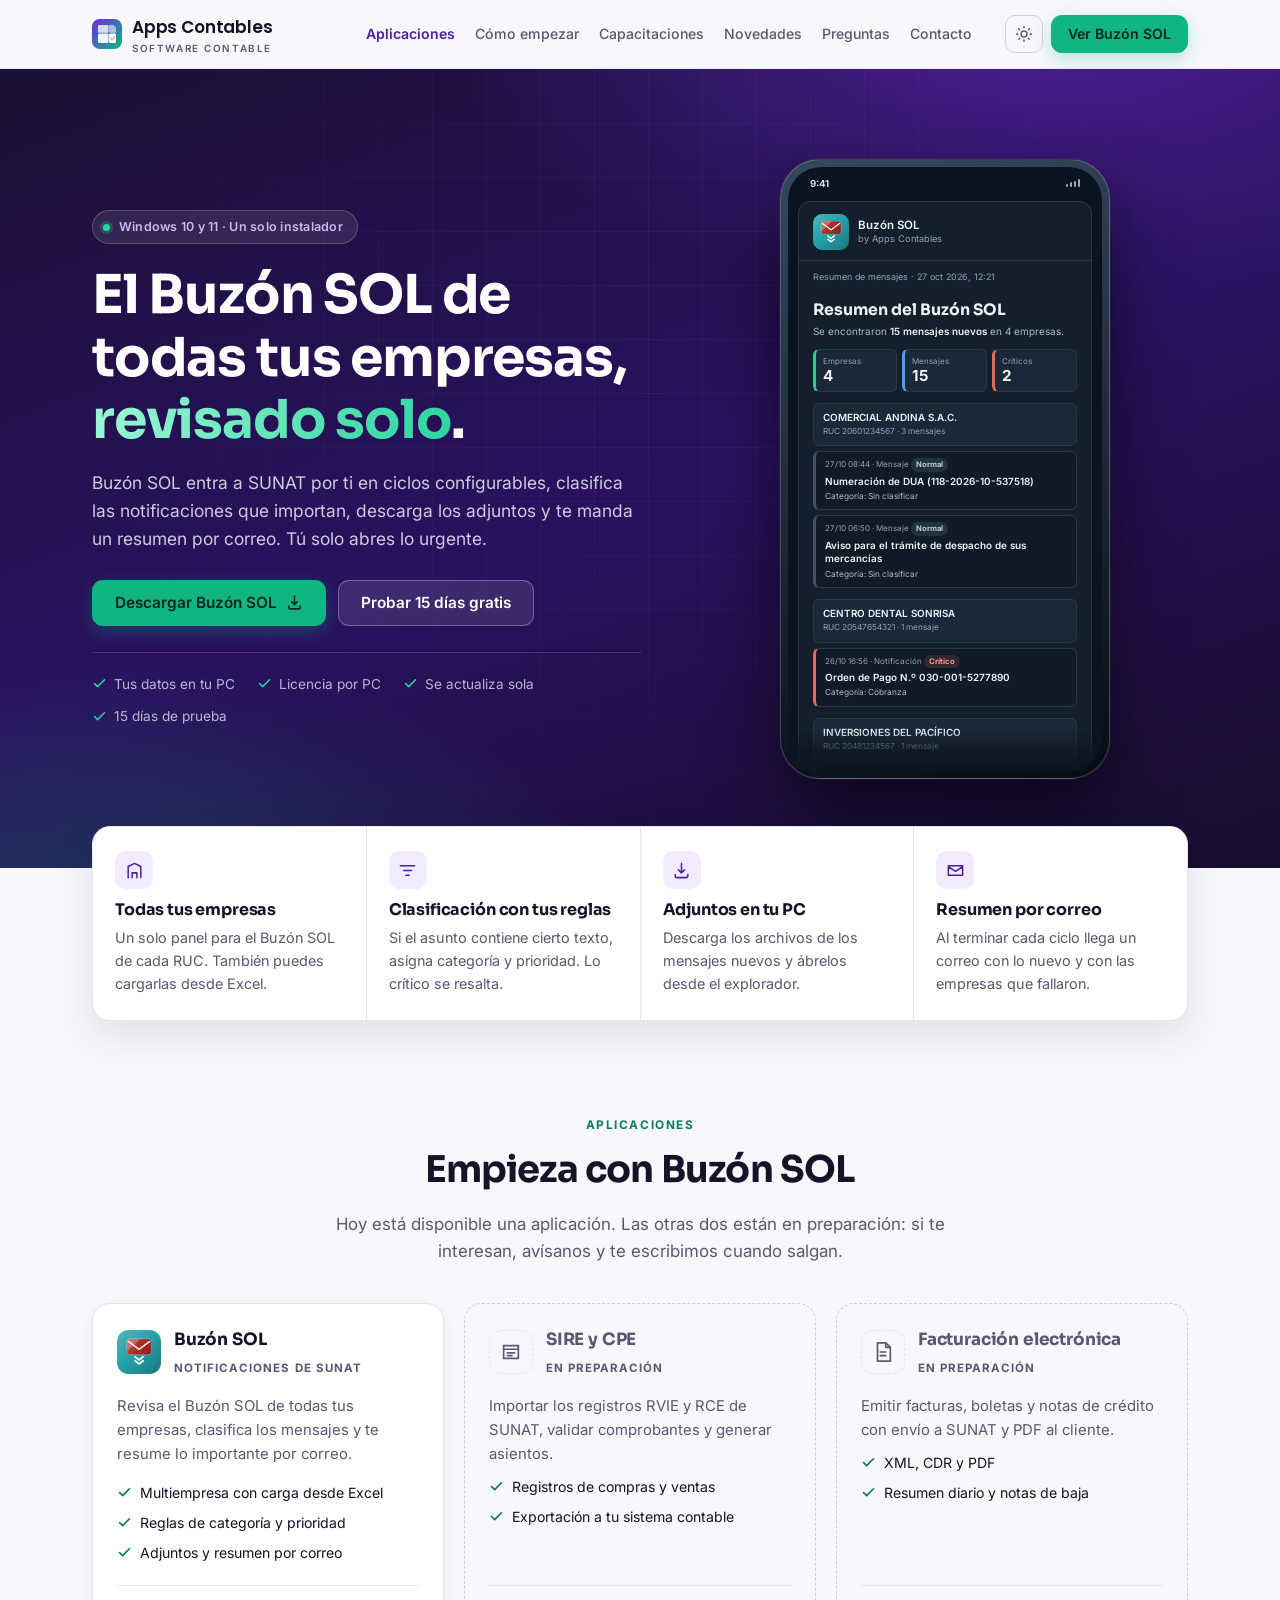
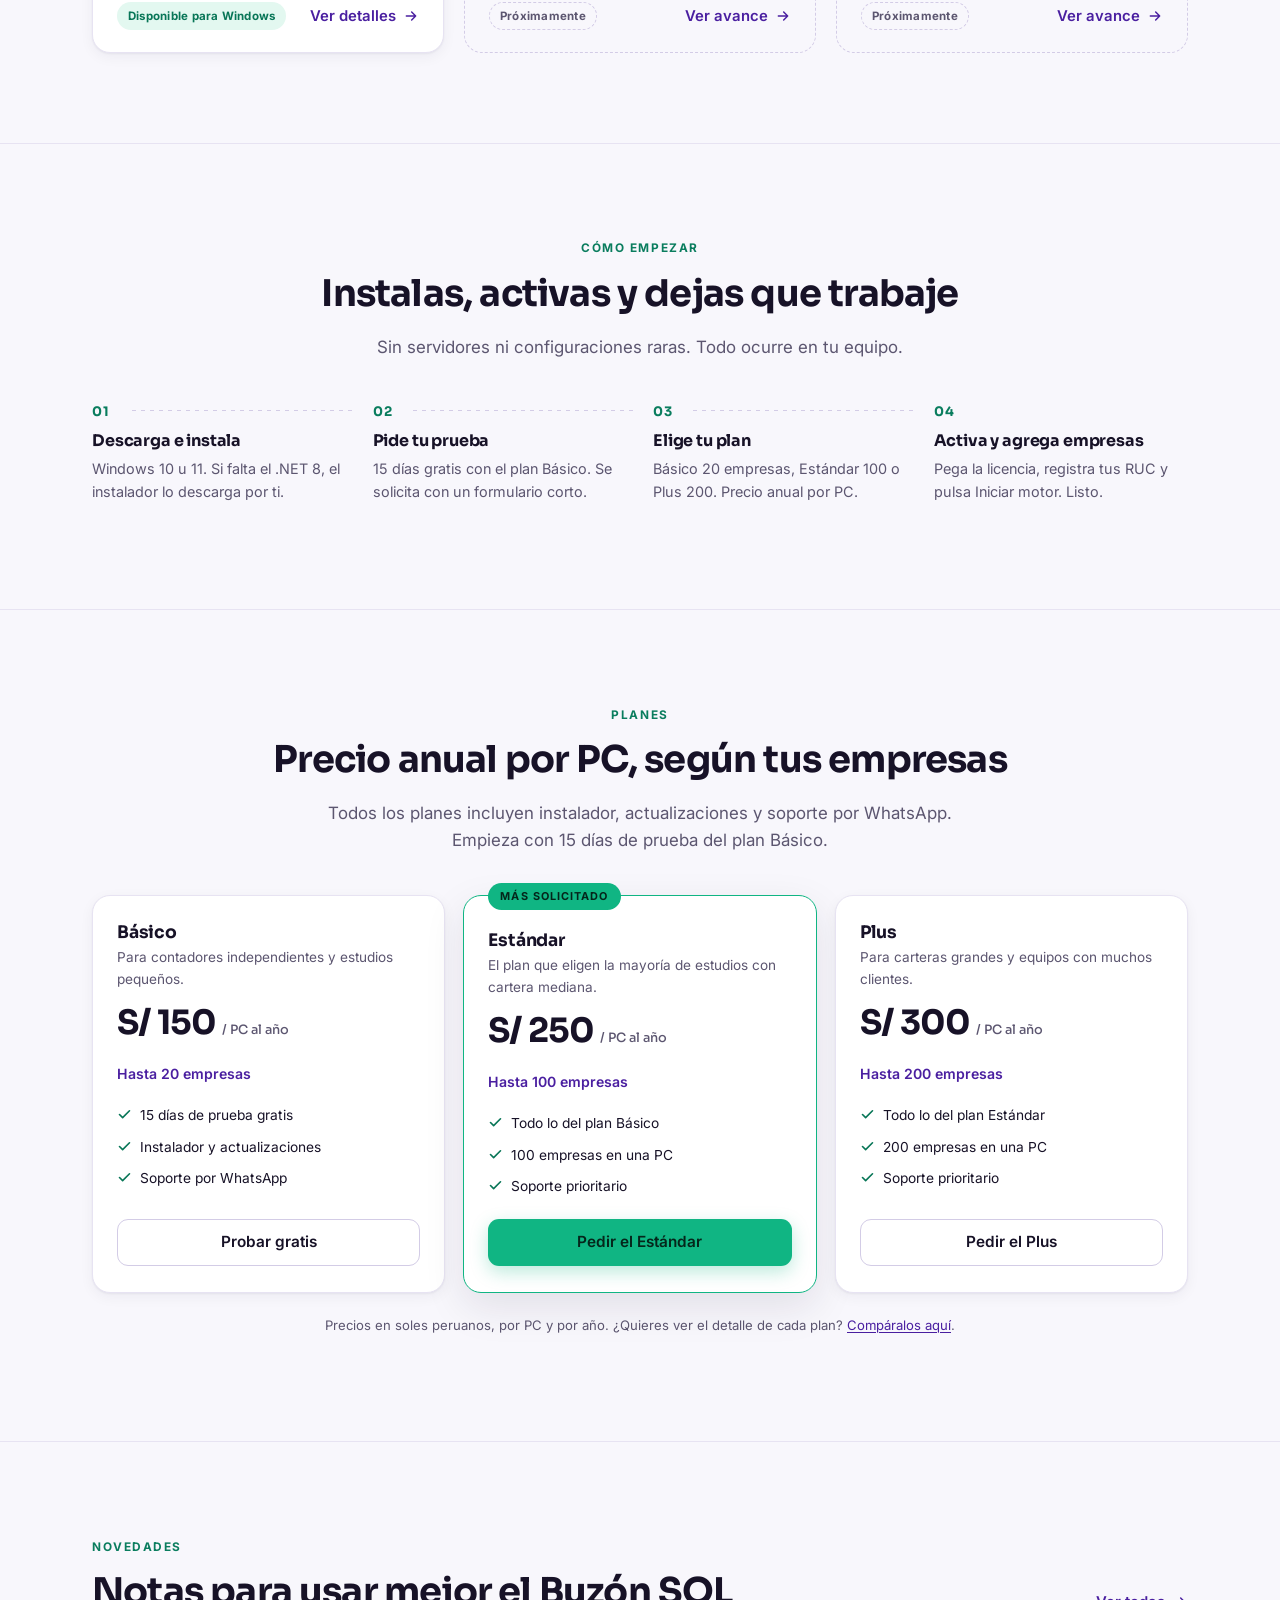
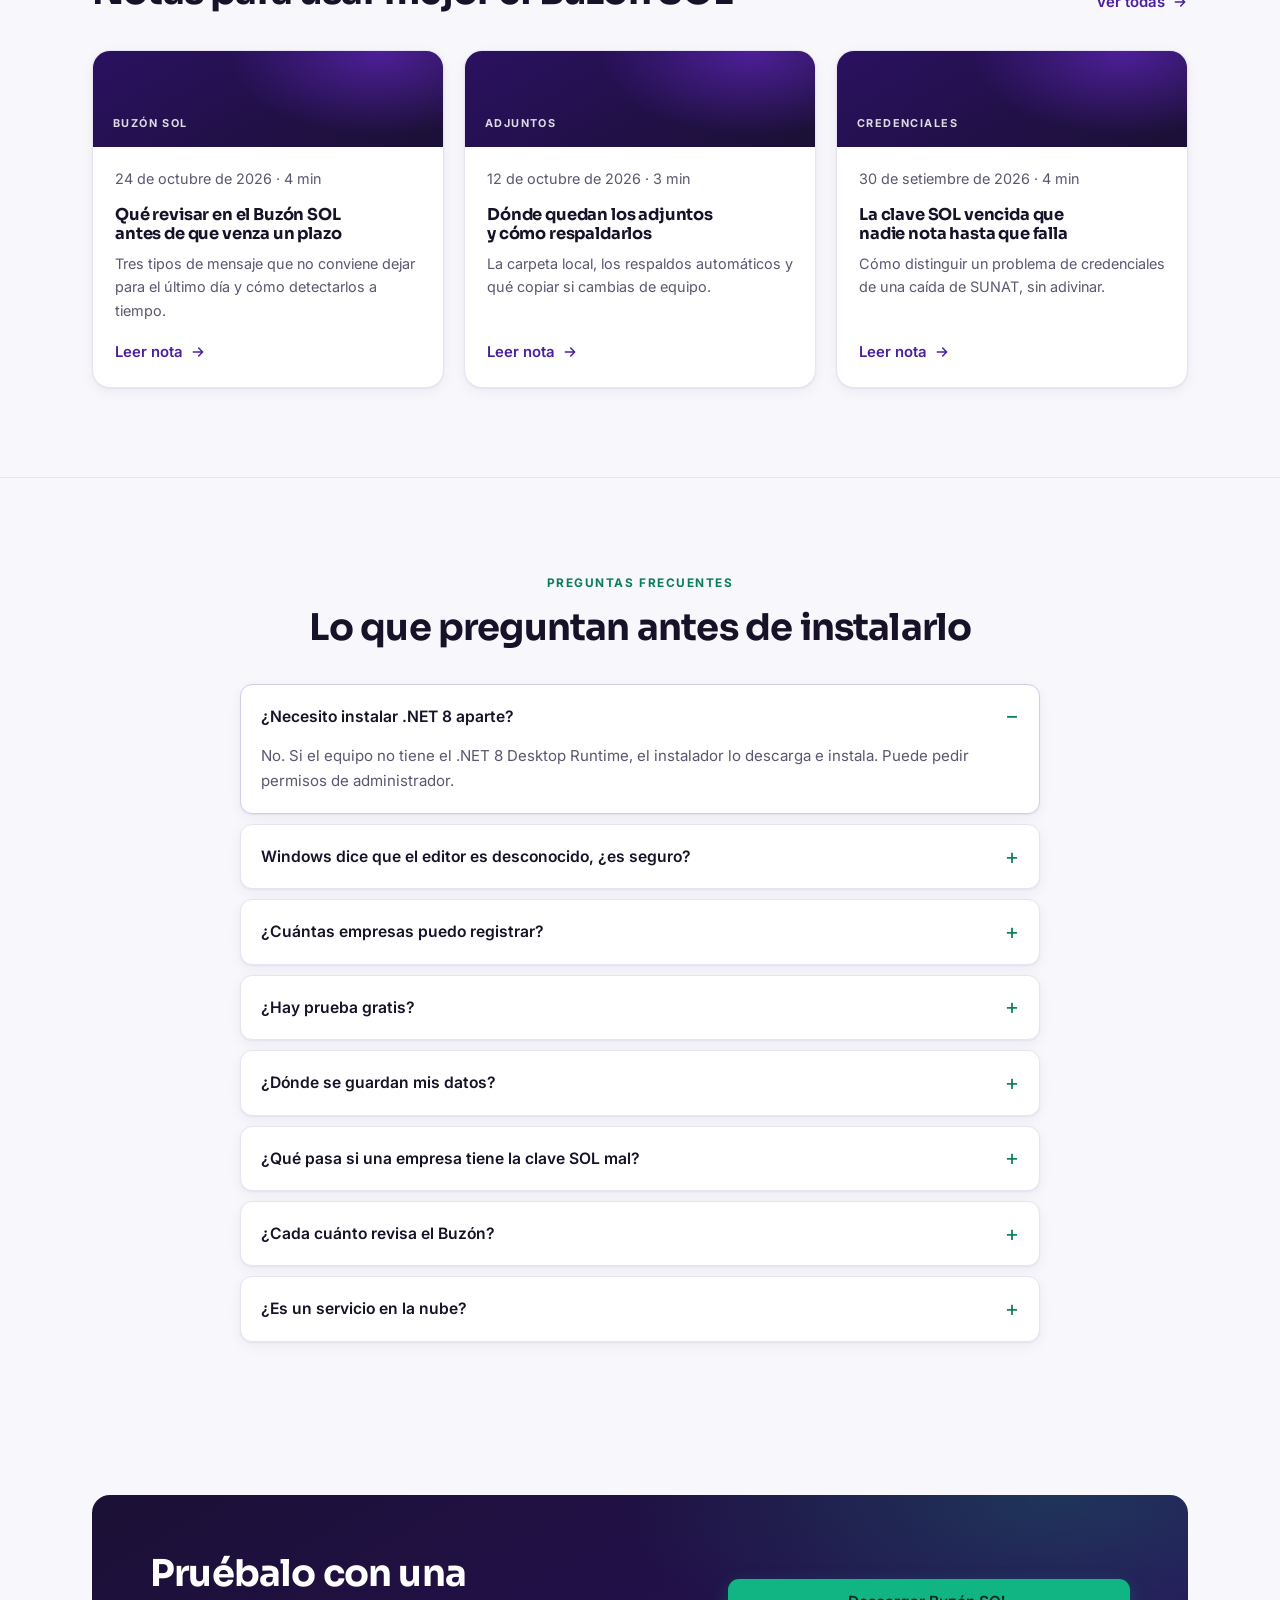
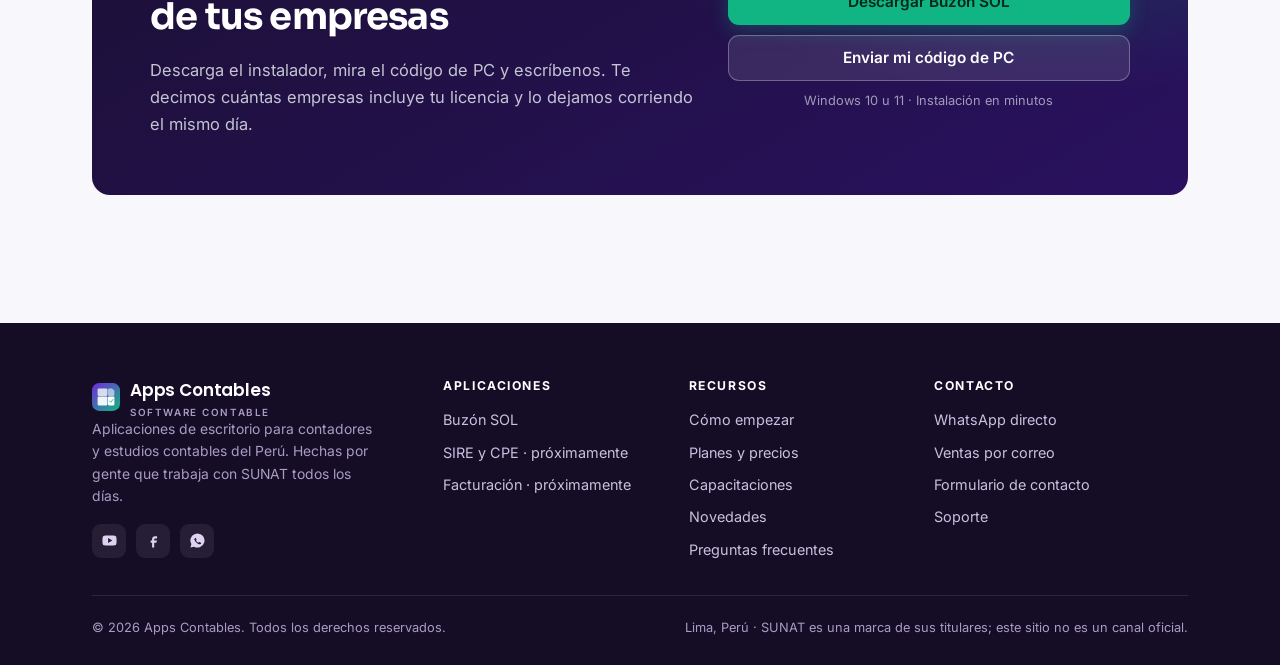
==== commit d8a7fec0: "Buzon SOL: un solo tutorial en el producto y menu actualizado - Mueve la seccion Capacitaciones a bu" ====
--- a/index.html
+++ b/index.html
@@ -176,7 +176,7 @@
     <nav class="nav" id="nav-principal" aria-label="Navegación principal">
       <a href="index.html#apps" aria-current="page">Aplicaciones</a>
       <a href="index.html#como-empezar">Cómo empezar</a>
-      <a href="index.html#capacitaciones">Capacitaciones</a>
+      <a href="buzon-sol.html#capacitaciones">Capacitaciones</a>
       <a href="novedades.html">Novedades</a>
       <a href="index.html#faq">Preguntas</a>
       <a href="contacto.html">Contacto</a>
@@ -513,57 +513,6 @@
     </div>
   </section>
 
-  <!-- ============================================================ CAPACITACIONES -->
-  <section class="seccion seccion--linea" id="capacitaciones">
-    <div class="contenedor dos-columnas" style="align-items:center">
-      <div>
-        <p class="kicker">Capacitaciones</p>
-        <h2>Dos rutas para sacarle provecho desde el primer día</h2>
-        <p class="entradilla">
-          La primera deja el aplicativo funcionando. La segunda convierte el ruido
-          del Buzón SOL en una bandeja ordenada que se lee en dos minutos.
-        </p>
-        <ul class="lista-check" style="margin-top:22px">
-          <li><svg width="17" height="17" viewBox="0 0 24 24" fill="none" stroke="currentColor" stroke-width="2.4" stroke-linecap="round" stroke-linejoin="round"><path d="M20 6 9 17l-5-5" /></svg> Instalación, activación y primer ciclo</li>
-          <li><svg width="17" height="17" viewBox="0 0 24 24" fill="none" stroke="currentColor" stroke-width="2.4" stroke-linecap="round" stroke-linejoin="round"><path d="M20 6 9 17l-5-5" /></svg> Reglas de clasificación y prioridades</li>
-          <li><svg width="17" height="17" viewBox="0 0 24 24" fill="none" stroke="currentColor" stroke-width="2.4" stroke-linecap="round" stroke-linejoin="round"><path d="M20 6 9 17l-5-5" /></svg> Correo resumen y respaldos</li>
-        </ul>
-        <p style="margin-top:24px">
-          <a class="btn btn--ghost" href="#" data-wa="Hola, quiero la guía de usuario de Buzón SOL.">
-            Pedir la guía de usuario
-          </a>
-        </p>
-      </div>
-
-      <div class="rejilla-apps" style="grid-template-columns:1fr;margin-top:0">
-        <div class="tarjeta-app" style="padding:22px">
-          <div class="tarjeta-app__top" style="margin-bottom:8px">
-            <div class="tarjeta-app__icono" style="width:36px;height:36px">
-              <svg width="18" height="18" viewBox="0 0 24 24" fill="none" stroke="currentColor" stroke-width="1.9" stroke-linecap="round" stroke-linejoin="round" aria-hidden="true"><path d="M8 5v14l11-7z" /></svg>
-            </div>
-            <div>
-              <h3 style="font-size:.98rem;margin-bottom:2px">Ruta 1 · Primer arranque</h3>
-              <span class="tarjeta-app__tipo">Instalar → activar → motor</span>
-            </div>
-          </div>
-          <p style="margin-bottom:0">Instalación, código de PC, licencia, primera empresa y primer ciclo completo.</p>
-        </div>
-        <div class="tarjeta-app" style="padding:22px">
-          <div class="tarjeta-app__top" style="margin-bottom:8px">
-            <div class="tarjeta-app__icono" style="width:36px;height:36px">
-              <svg width="18" height="18" viewBox="0 0 24 24" fill="none" stroke="currentColor" stroke-width="1.9" stroke-linecap="round" stroke-linejoin="round" aria-hidden="true"><path d="M4 6h16v12H4z" /><path d="m4 7 8 6 8-6" /></svg>
-            </div>
-            <div>
-              <h3 style="font-size:.98rem;margin-bottom:2px">Ruta 2 · Bandeja en orden</h3>
-              <span class="tarjeta-app__tipo">Reglas y correo</span>
-            </div>
-          </div>
-          <p style="margin-bottom:0">Categorías útiles, prioridades, correo de resumen y respaldo diario.</p>
-        </div>
-      </div>
-    </div>
-  </section>
-
   <!-- ============================================================ NOVEDADES -->
   <section class="seccion seccion--linea" id="novedades">
     <div class="contenedor">
@@ -720,7 +669,7 @@
         <ul>
           <li><a href="index.html#como-empezar">Cómo empezar</a></li>
           <li><a href="index.html#planes">Planes y precios</a></li>
-          <li><a href="index.html#capacitaciones">Capacitaciones</a></li>
+          <li><a href="buzon-sol.html#capacitaciones">Capacitaciones</a></li>
           <li><a href="novedades.html">Novedades</a></li>
           <li><a href="index.html#faq">Preguntas frecuentes</a></li>
         </ul>
--- a/assets/css/estilos.css
+++ b/assets/css/estilos.css
@@ -1383,6 +1383,92 @@
   .pie { margin-top: 44px; }
 }
 
+/* ------------------------------------------------------------- Video del tutorial */
+
+.video-marco {
+  max-width: 940px;
+  margin: clamp(26px, 4vw, 44px) auto 0;
+}
+
+.video {
+  position: relative;
+  display: block;
+  width: 100%;
+  aspect-ratio: 16 / 9;
+  margin: 0;
+  padding: 0;
+  border: 0;
+  border-radius: var(--radius);
+  overflow: hidden;
+  background: #0b0718;
+  box-shadow: var(--shadow-md);
+  cursor: pointer;
+}
+
+.video img {
+  display: block;
+  width: 100%;
+  height: 100%;
+  object-fit: cover;
+}
+
+.video__velo {
+  position: absolute;
+  inset: 0;
+  background: linear-gradient(180deg, rgba(11, 7, 24, 0) 45%, rgba(11, 7, 24, 0.55) 100%);
+}
+
+.video__play {
+  position: absolute;
+  inset: 0;
+  margin: auto;
+  width: 78px;
+  height: 78px;
+  border-radius: 50%;
+  display: grid;
+  place-items: center;
+  color: #05261b;
+  background: var(--accent);
+  box-shadow: 0 14px 38px rgba(16, 181, 131, 0.45);
+  transition: transform 0.18s ease, background 0.18s ease;
+}
+
+.video:hover .video__play { transform: scale(1.06); background: var(--accent-dark); }
+.video:focus-visible { outline: 3px solid var(--brand); outline-offset: 4px; }
+
+.video__tiempo {
+  position: absolute;
+  right: 14px;
+  bottom: 12px;
+  padding: 4px 10px;
+  border-radius: 7px;
+  background: rgba(11, 7, 24, 0.8);
+  color: #ffffff;
+  font-size: 0.8rem;
+  font-weight: 600;
+  letter-spacing: 0.02em;
+}
+
+.video iframe {
+  position: absolute;
+  inset: 0;
+  width: 100%;
+  height: 100%;
+  border: 0;
+}
+
+.video__pie {
+  margin: 12px 0 0;
+  font-size: 0.86rem;
+  color: var(--mut);
+  text-align: center;
+}
+
+@media (max-width: 620px) {
+  .video__play { width: 62px; height: 62px; }
+  .video__tiempo { font-size: 0.74rem; }
+}
+
 @media (prefers-reduced-motion: reduce) {
   * { animation: none !important; transition: none !important; scroll-behavior: auto !important; }
   .btn:hover, .tarjeta-app:hover, .nota:hover { transform: none; }
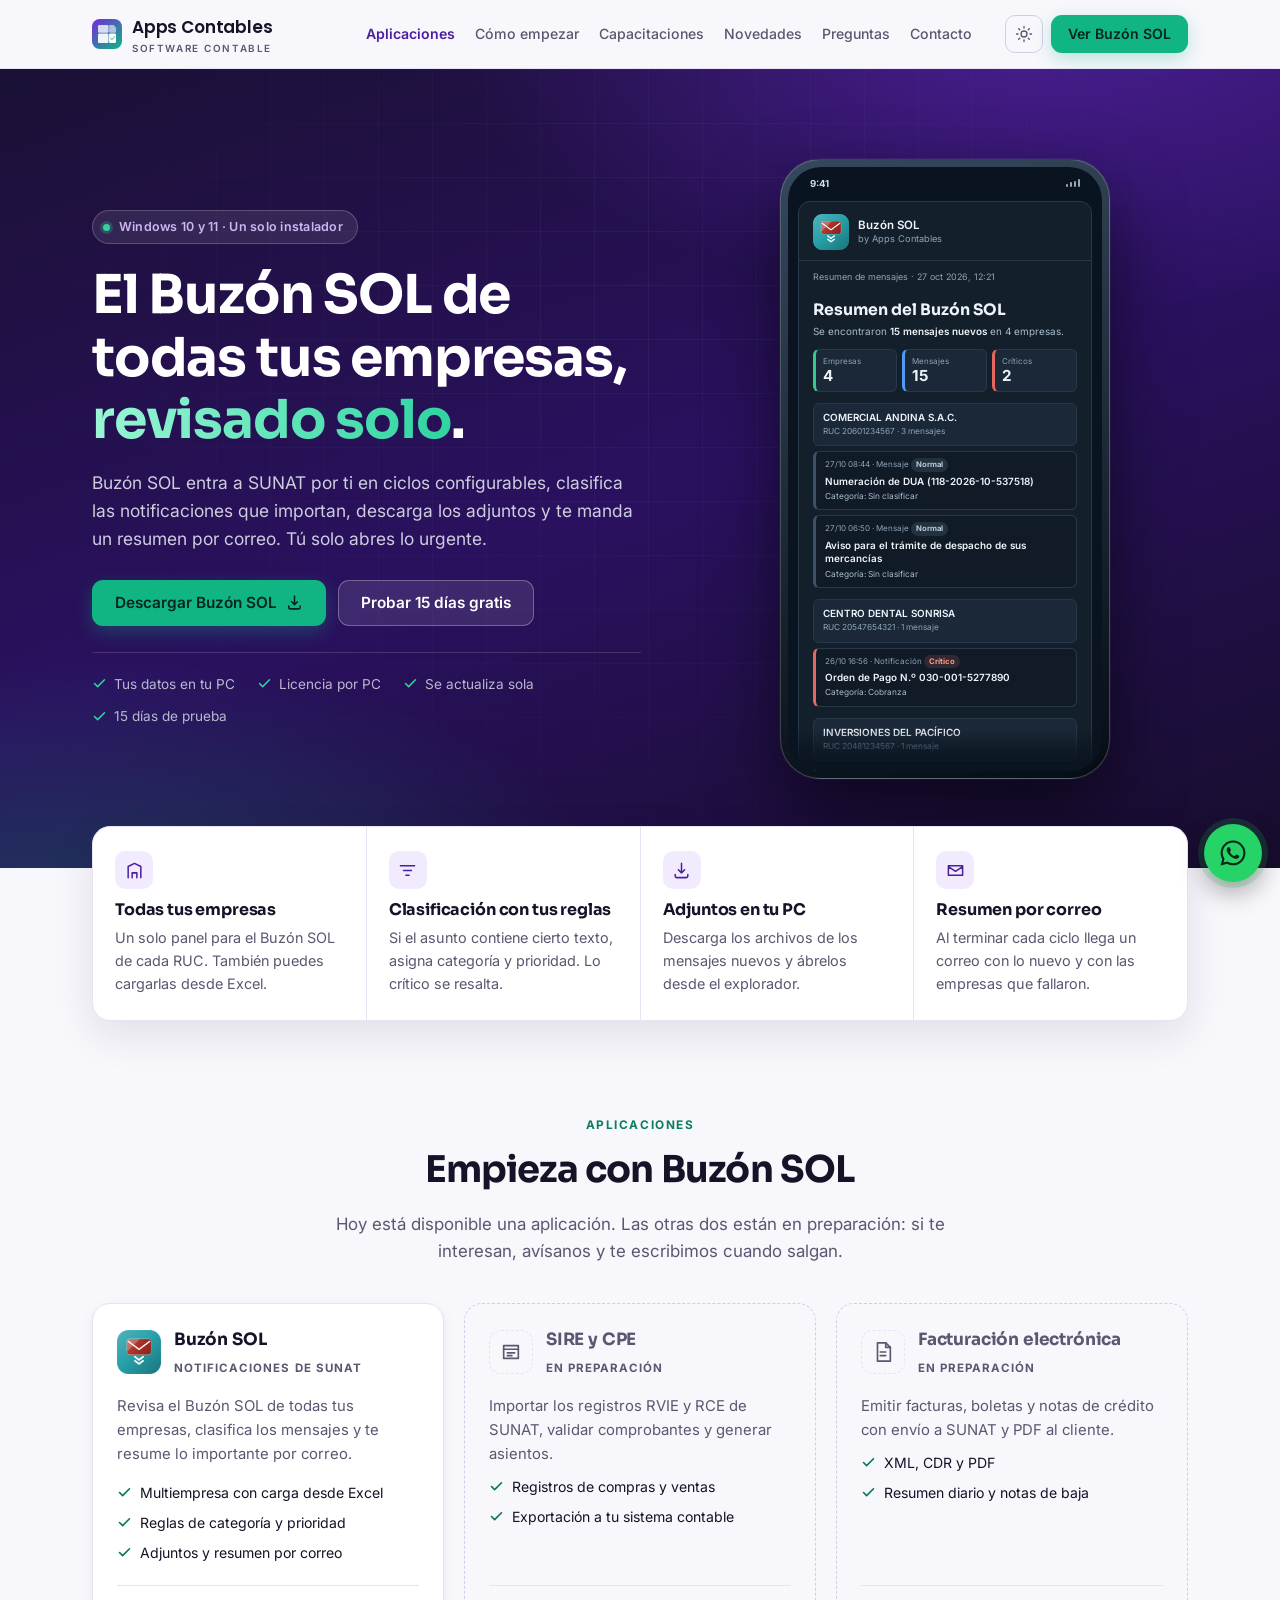
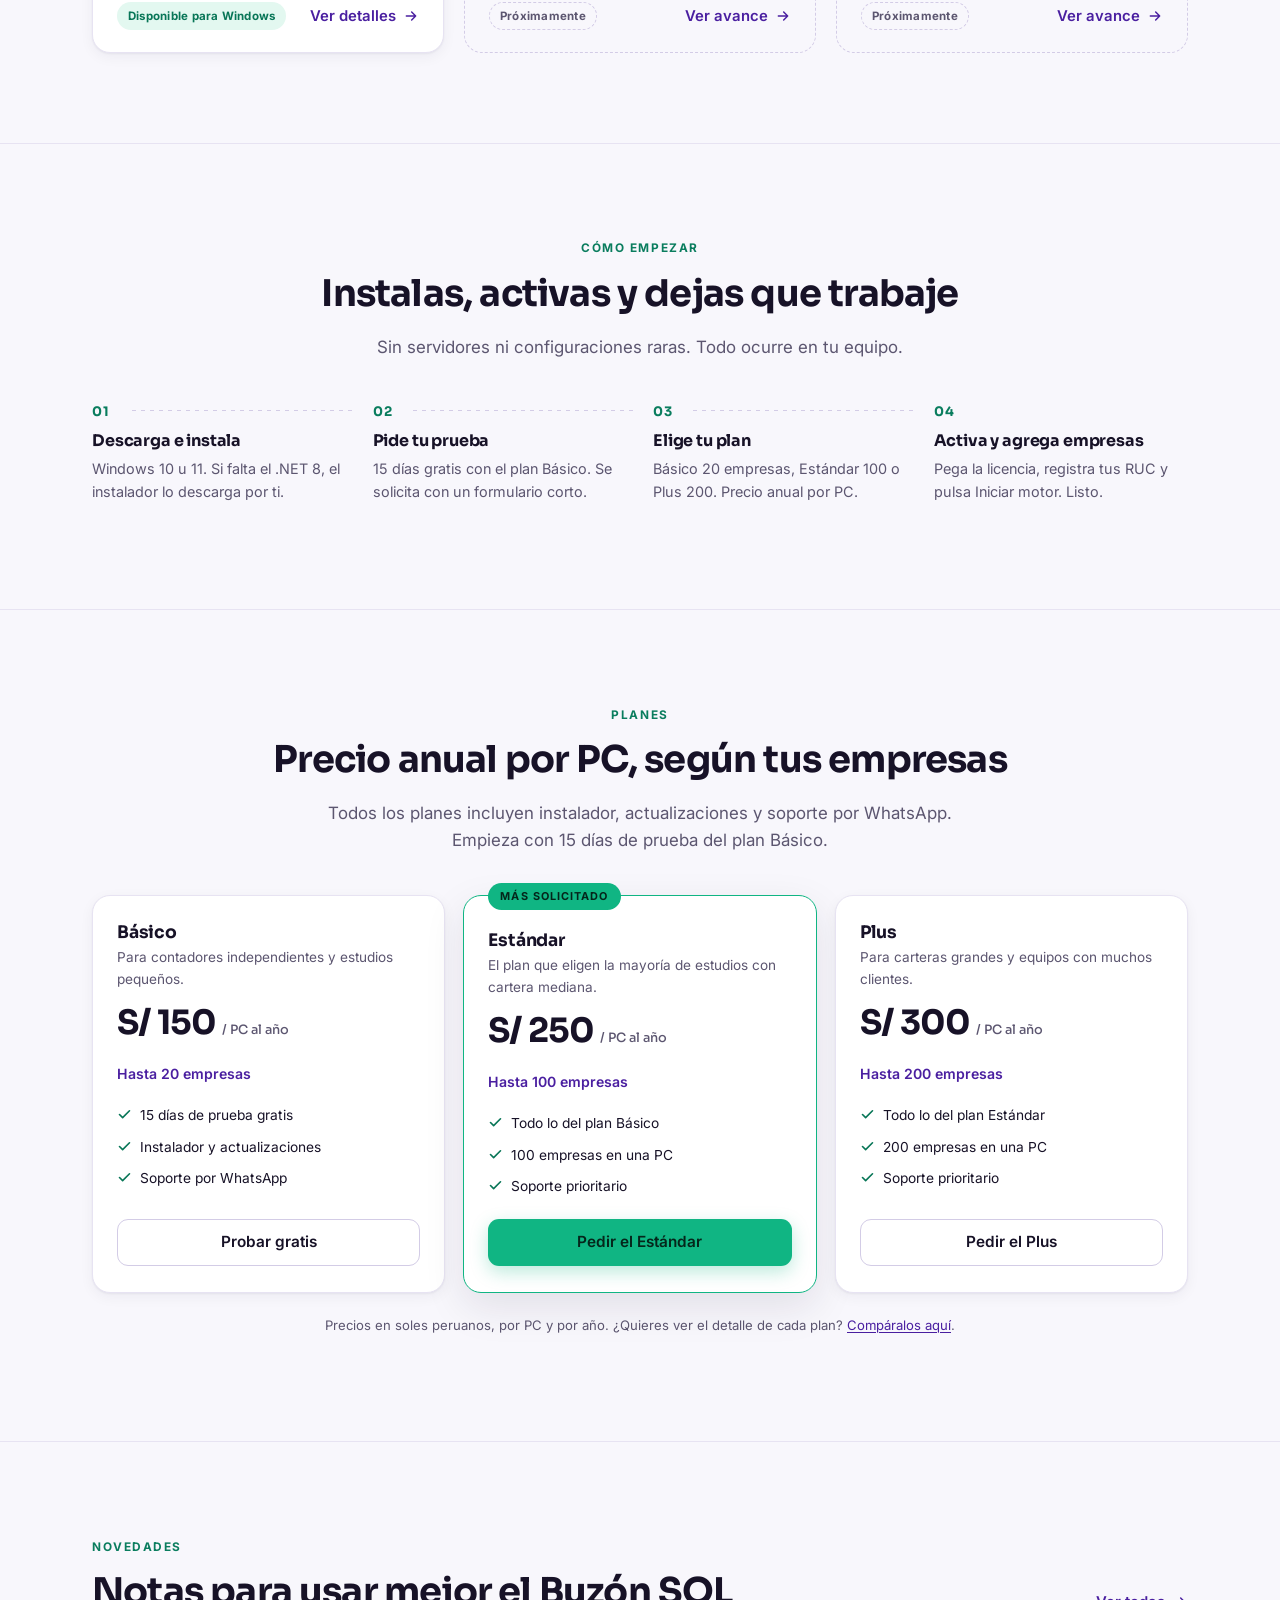
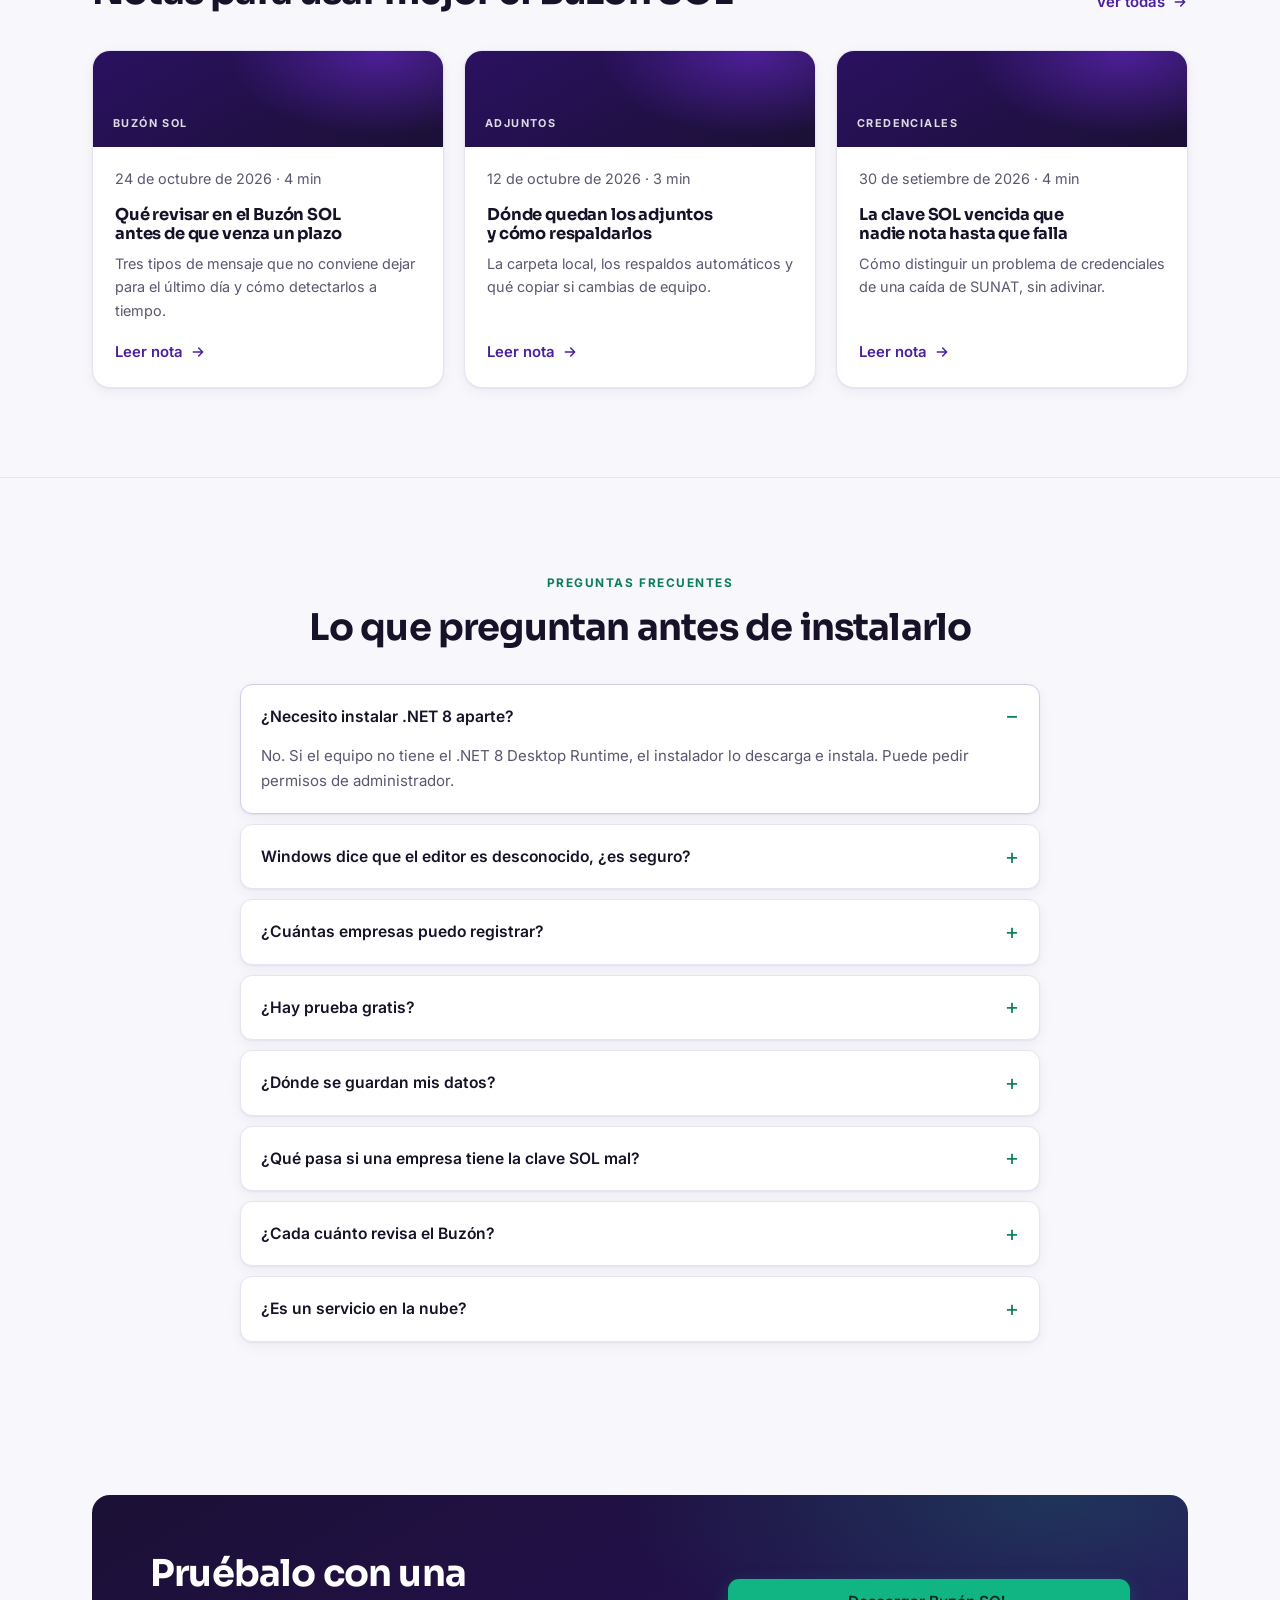
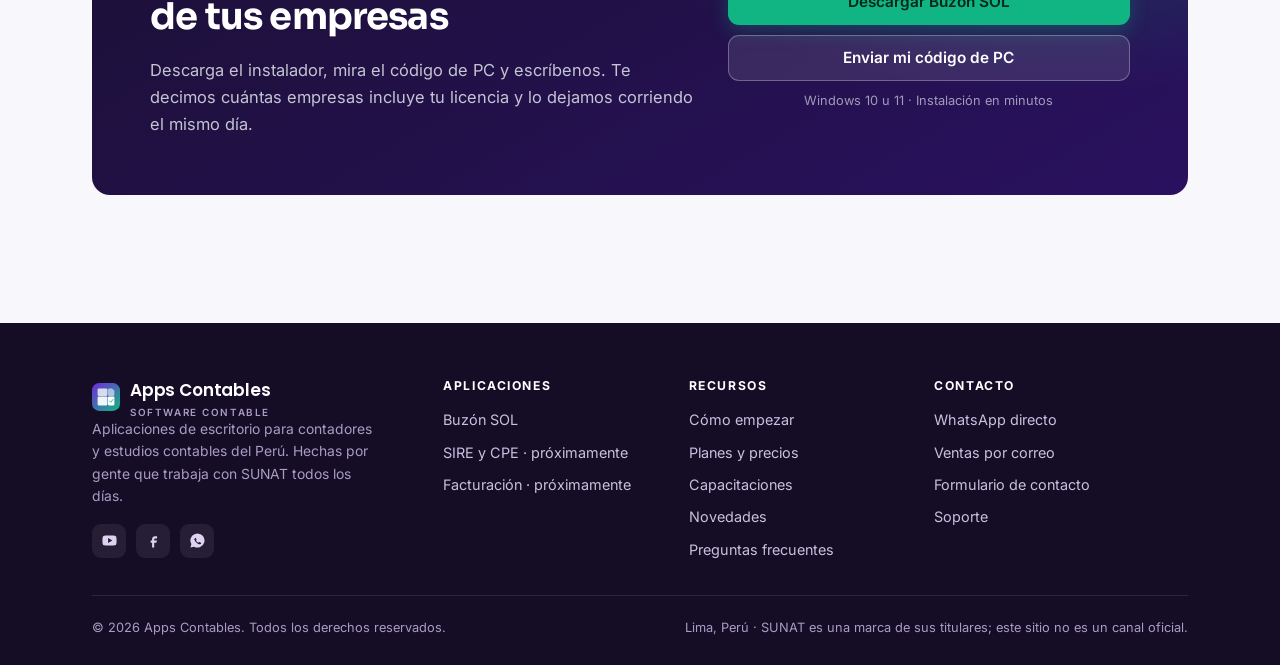
==== commit bb7bb0ff: "Redes sociales reales y boton flotante de WhatsApp - YouTube y Facebook apuntan a las cuentas de App" ====
--- a/index.html
+++ b/index.html
@@ -649,8 +649,8 @@
         </a>
         <p>Aplicaciones de escritorio para contadores y estudios contables del Perú. Hechas por gente que trabaja con SUNAT todos los días.</p>
         <div class="pie__redes">
-          <a href="#" aria-label="YouTube"><svg width="17" height="17" viewBox="0 0 24 24" fill="currentColor" aria-hidden="true"><path d="M21.6 7.2a2.8 2.8 0 0 0-2-2C17.9 4.8 12 4.8 12 4.8s-5.9 0-7.6.4a2.8 2.8 0 0 0-2 2A29 29 0 0 0 2 12a29 29 0 0 0 .4 4.8 2.8 2.8 0 0 0 2 2c1.7.4 7.6.4 7.6.4s5.9 0 7.6-.4a2.8 2.8 0 0 0 2-2A29 29 0 0 0 22 12a29 29 0 0 0-.4-4.8ZM10 15.5v-7l6 3.5-6 3.5Z" /></svg></a>
-          <a href="#" aria-label="Facebook"><svg width="17" height="17" viewBox="0 0 24 24" fill="currentColor" aria-hidden="true"><path d="M14 9h3V6h-3c-2.2 0-4 1.8-4 4v2H8v3h2v7h3v-7h3l1-3h-4v-2c0-.6.4-1 1-1Z" /></svg></a>
+          <a href="https://www.youtube.com/@AppsContables" target="_blank" rel="noopener" aria-label="YouTube"><svg width="17" height="17" viewBox="0 0 24 24" fill="currentColor" aria-hidden="true"><path d="M21.6 7.2a2.8 2.8 0 0 0-2-2C17.9 4.8 12 4.8 12 4.8s-5.9 0-7.6.4a2.8 2.8 0 0 0-2 2A29 29 0 0 0 2 12a29 29 0 0 0 .4 4.8 2.8 2.8 0 0 0 2 2c1.7.4 7.6.4 7.6.4s5.9 0 7.6-.4a2.8 2.8 0 0 0 2-2A29 29 0 0 0 22 12a29 29 0 0 0-.4-4.8ZM10 15.5v-7l6 3.5-6 3.5Z" /></svg></a>
+          <a href="https://www.facebook.com/people/Apps-Contables/61596021934057/" target="_blank" rel="noopener" aria-label="Facebook"><svg width="17" height="17" viewBox="0 0 24 24" fill="currentColor" aria-hidden="true"><path d="M14 9h3V6h-3c-2.2 0-4 1.8-4 4v2H8v3h2v7h3v-7h3l1-3h-4v-2c0-.6.4-1 1-1Z" /></svg></a>
           <a href="#" data-wa="Hola, vengo desde la web." aria-label="WhatsApp"><svg width="17" height="17" viewBox="0 0 24 24" fill="currentColor" aria-hidden="true"><path d="M12 2a10 10 0 0 0-8.6 15.1L2 22l5-1.3A10 10 0 1 0 12 2Zm5.3 14.1c-.2.6-1.2 1.2-1.7 1.2-.5.1-1 .1-1.7-.1a10 10 0 0 1-2.8-1.6 11 11 0 0 1-3.1-3.8c-.4-.8-.5-1.5-.3-2 .1-.4.5-.8.7-1 .2-.2.4-.2.6-.2h.4c.2 0 .3 0 .5.4l.7 1.7c.1.2 0 .4-.1.5l-.4.5c-.1.2-.2.3 0 .6.2.4.8 1.3 1.4 1.8.7.6 1.3.8 1.5.9.2.1.4.1.5-.1l.6-.7c.1-.2.3-.2.5-.1l1.6.8c.2.1.4.2.4.3v.5Z" /></svg></a>
         </div>
       </div>
--- a/assets/css/estilos.css
+++ b/assets/css/estilos.css
@@ -1473,3 +1473,33 @@
   * { animation: none !important; transition: none !important; scroll-behavior: auto !important; }
   .btn:hover, .tarjeta-app:hover, .nota:hover { transform: none; }
 }
+
+
+/* ------------------------------------------------------------- WhatsApp flotante */
+
+.wa-flotante {
+  position: fixed;
+  right: 18px;
+  bottom: 18px;
+  z-index: 70;
+  display: inline-flex;
+  align-items: center;
+  justify-content: center;
+  width: 58px;
+  height: 58px;
+  border-radius: 50%;
+  background: #25d366;
+  color: #05261b;
+  box-shadow: 0 10px 26px rgba(0, 0, 0, 0.35), 0 0 0 6px rgba(37, 211, 102, 0.16);
+  transition: transform 0.18s ease, box-shadow 0.18s ease;
+}
+.wa-flotante:hover,
+.wa-flotante:focus-visible {
+  transform: scale(1.06);
+  box-shadow: 0 14px 30px rgba(0, 0, 0, 0.4), 0 0 0 8px rgba(37, 211, 102, 0.22);
+}
+.wa-flotante:focus-visible { outline: 3px solid var(--brand); outline-offset: 4px; }
+@media (max-width: 520px) {
+  .wa-flotante { right: 14px; bottom: 14px; width: 52px; height: 52px; }
+}
+@media print { .wa-flotante { display: none; } }
